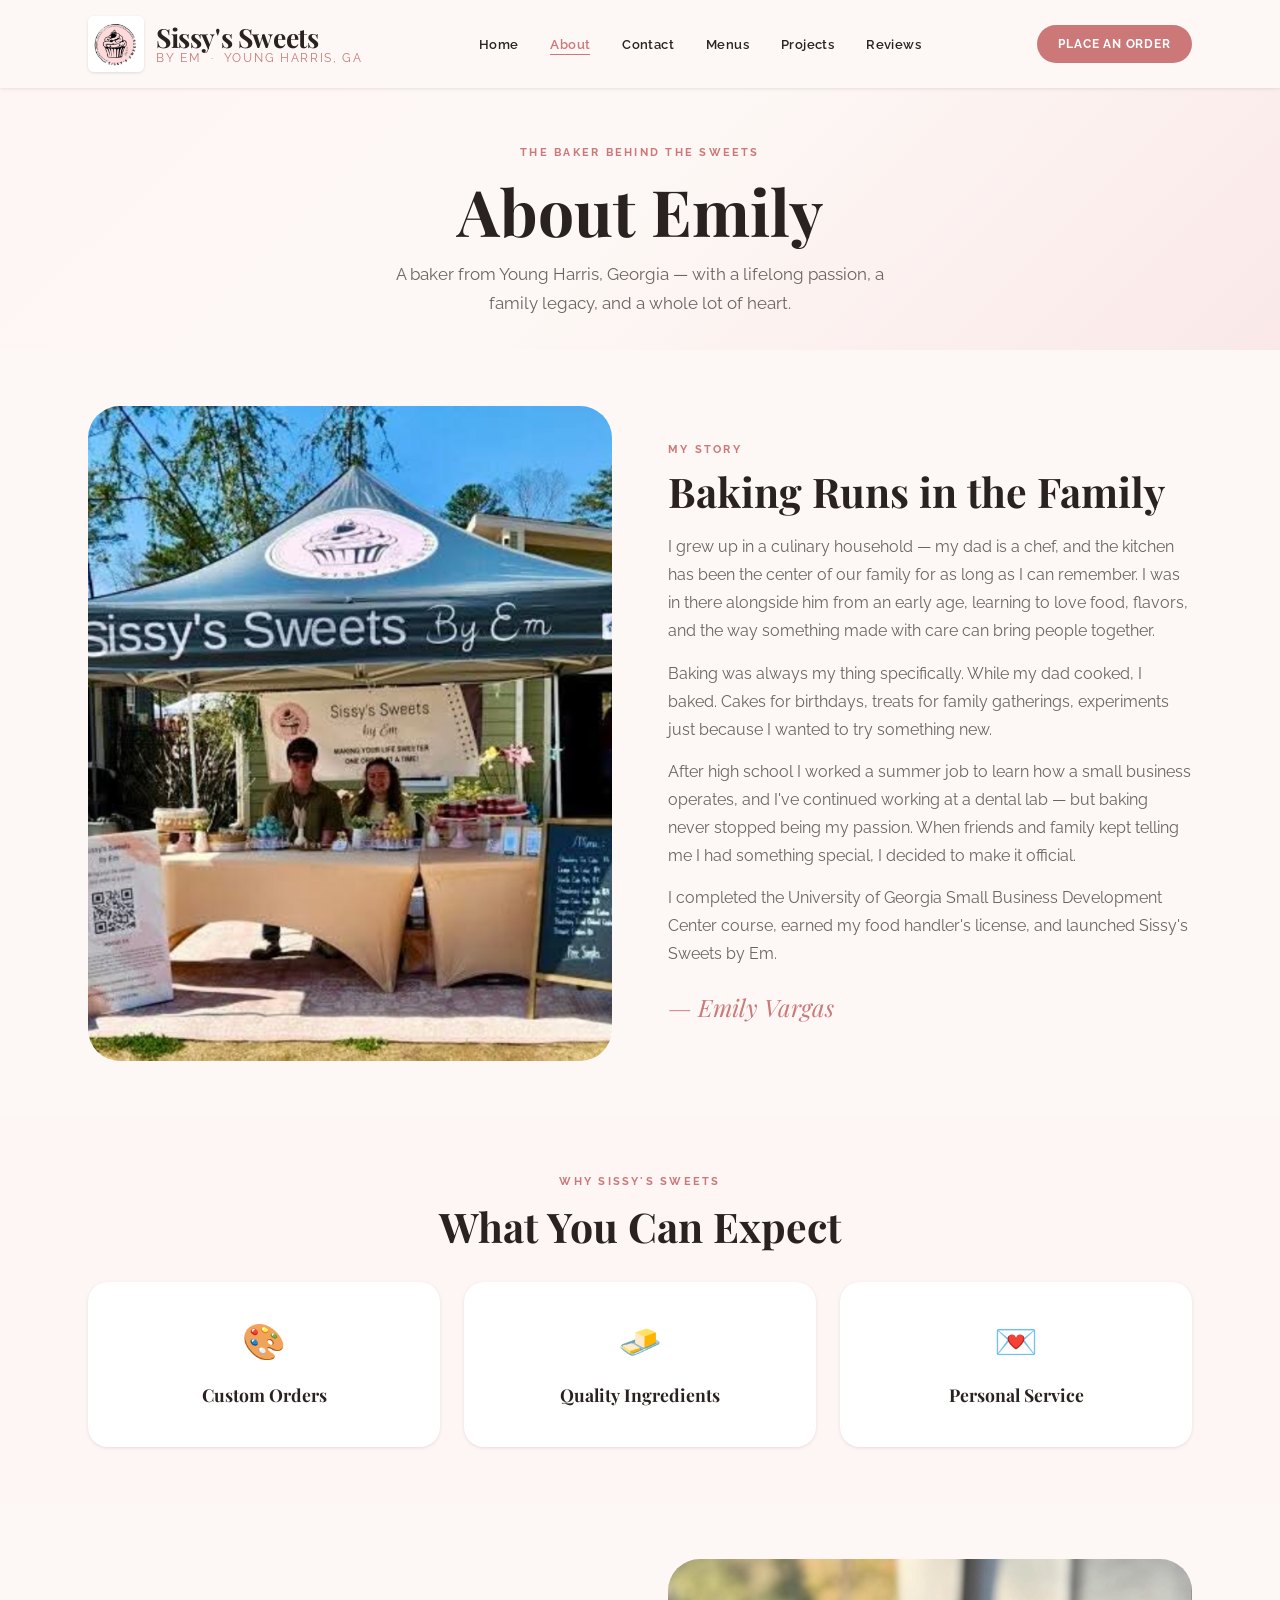
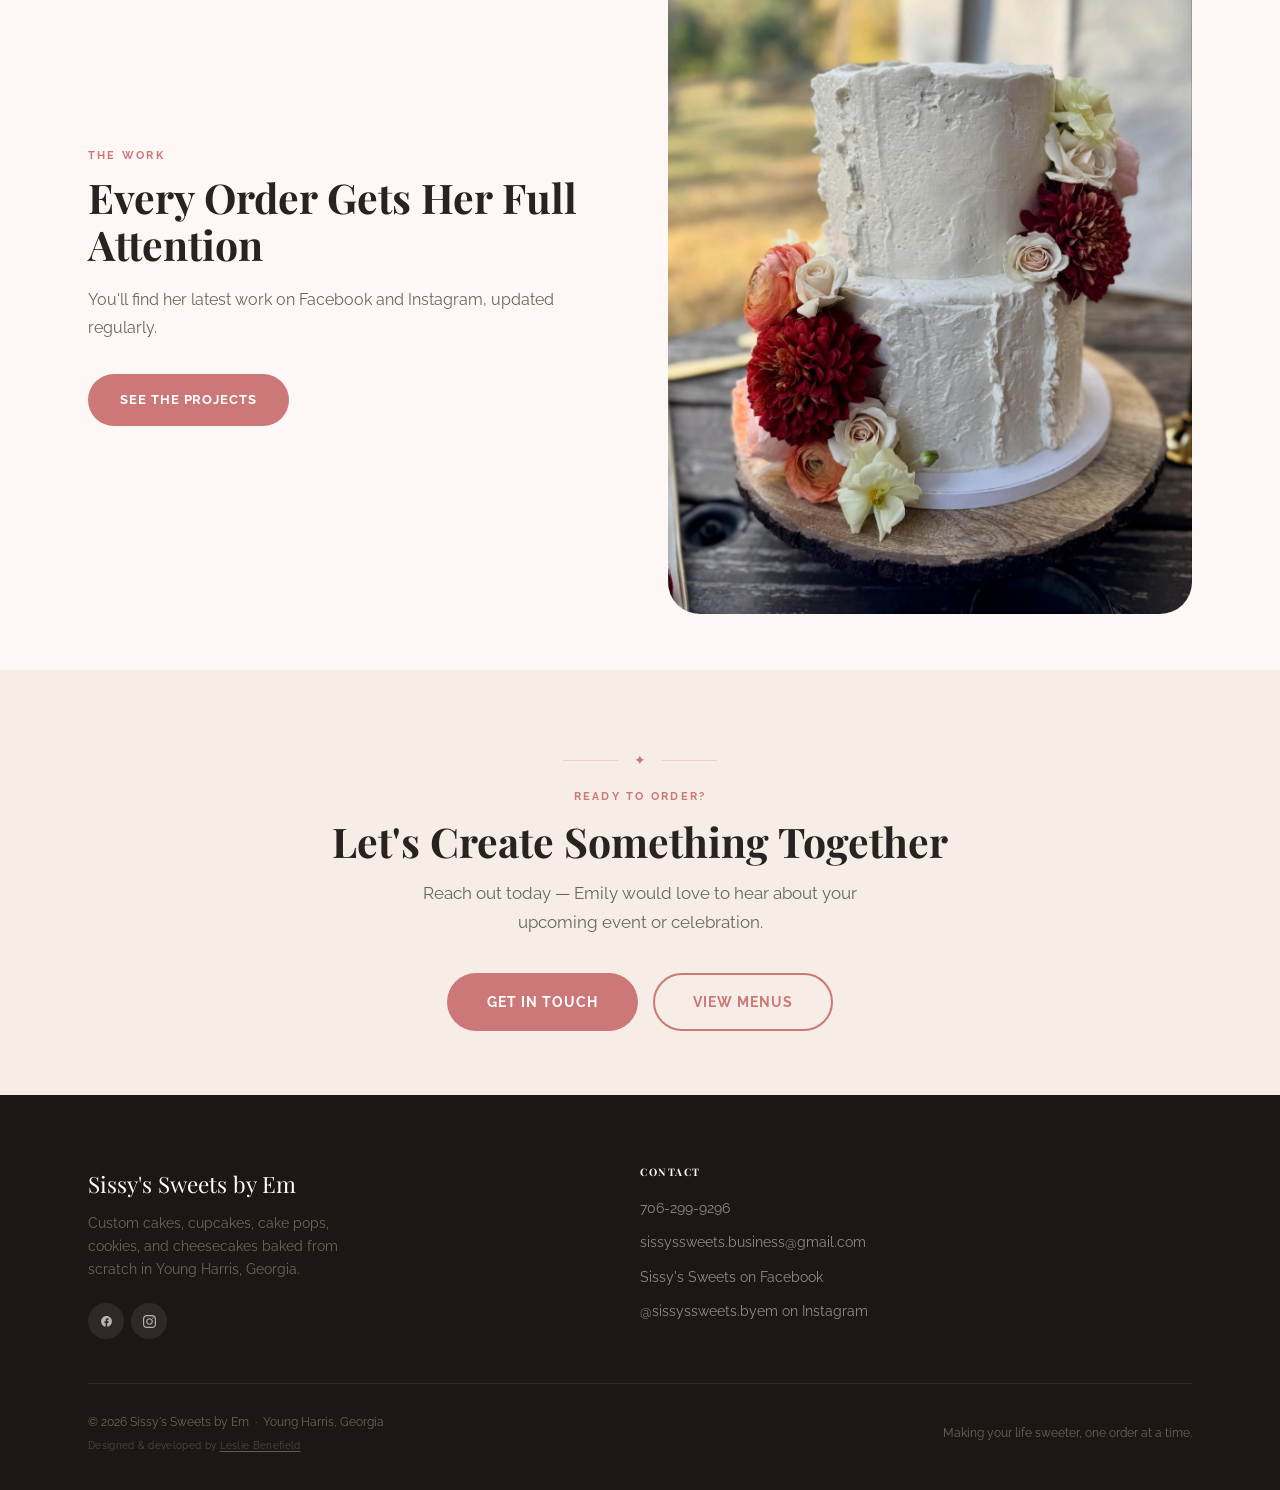
==== about.html @ e8f633ca "Add social preview image and finalize Open Graph metadata across all pages - Generate 1200×630 socia" ====
<!DOCTYPE html>
<html lang="en">
<head>
  <meta charset="UTF-8">
  <meta name="viewport" content="width=device-width, initial-scale=1.0">
  <title>About Emily — Sissy's Sweets by Em | Young Harris, GA Baker</title>
  <meta name="description" content="Meet Emily Vargas, the baker behind Sissy's Sweets by Em. Young Harris, Georgia bakery specializing in custom cakes, cupcakes, and specialty treats.">

  <!-- Open Graph -->
  <meta property="og:type"         content="website">
  <meta property="og:site_name"    content="Sissy's Sweets by Em">
  <meta property="og:locale"       content="en_US">
  <meta property="og:url"          content="https://sissyssweets-byem.com/about.html">
  <meta property="og:title"        content="About Emily — Sissy's Sweets by Em | Young Harris, GA">
  <meta property="og:description"  content="Meet Emily Vargas, the baker behind Sissy’s Sweets by Em. Custom cakes and treats made with care in Young Harris, Georgia.">
  <meta property="og:image"        content="https://sissyssweets-byem.com/images/social-preview.jpg">
  <meta property="og:image:width"  content="1536">
  <meta property="og:image:height" content="1129">
  <meta property="og:image:alt"    content="A 2-tier wedding cake with cascading blush roses, handmade by Sissy's Sweets by Em in Young Harris, Georgia">
  <!-- Twitter Card -->
  <meta name="twitter:card"        content="summary_large_image">
  <meta name="twitter:title"       content="About Emily — Sissy's Sweets by Em | Young Harris, GA">
  <meta name="twitter:description" content="Meet Emily Vargas, the baker behind Sissy’s Sweets by Em. Custom cakes and treats made with care in Young Harris, Georgia.">
  <meta name="twitter:image"       content="https://sissyssweets-byem.com/images/social-preview.jpg">
  <meta name="twitter:image:alt"   content="A 2-tier wedding cake with cascading blush roses, handmade by Sissy's Sweets by Em in Young Harris, Georgia">
  <link rel="canonical" href="https://sissyssweets-byem.com/about.html">
  <link rel="preconnect" href="https://fonts.googleapis.com">
  <link rel="preconnect" href="https://fonts.gstatic.com" crossorigin>
  <link href="https://fonts.googleapis.com/css2?family=Playfair+Display:ital,wght@0,400;0,700;1,400;1,700&family=Raleway:wght@400;500;600;700&display=swap" rel="stylesheet">
  <link rel="stylesheet" href="css/style.css">
  <style>
    /* About page — tighter vertical spacing (overrides sitewide defaults) */
    .page-hero      { padding-bottom: 2rem; }
    .section        { padding: 3.5rem 0; }
    .section-header { margin-bottom: 2rem; }
    .cta-section    { padding: 4rem 0; }
  </style>
</head>
<body>

<!-- NAV -->
<nav class="nav nav--solid" aria-label="Main navigation">
  <div class="container">
    <a href="index.html" class="nav__logo">
      <img src="images/logo.jpg" alt="" class="nav__logo-img" width="56" height="56">
      <div class="nav__logo-text">
        <span class="nav__logo-main">Sissy's Sweets</span>
        <span class="nav__logo-sub">by Em &nbsp;·&nbsp; Young Harris, GA</span>
      </div>
    </a>
    <ul class="nav__links" role="list">
      <li><a href="index.html"    class="nav__link">Home</a></li>
      <li><a href="about.html"    class="nav__link">About</a></li>
      <li><a href="contact.html"  class="nav__link">Contact</a></li>
      <li><a href="menus.html"    class="nav__link">Menus</a></li>
      <li><a href="projects.html" class="nav__link">Projects</a></li>
      <li><a href="reviews.html"  class="nav__link">Reviews</a></li>
    </ul>
    <a href="contact.html" class="btn btn--primary btn--sm nav__cta">Place an Order</a>
    <button class="hamburger" aria-label="Open menu" aria-expanded="false" aria-controls="mobileMenu">
      <span></span><span></span><span></span>
    </button>
  </div>
</nav>
<nav class="mobile-menu" id="mobileMenu" aria-label="Mobile navigation">
  <ul class="mobile-menu__links" role="list">
    <li><a href="index.html"    class="mobile-menu__link">Home</a></li>
    <li><a href="about.html"    class="mobile-menu__link">About</a></li>
    <li><a href="contact.html"  class="mobile-menu__link">Contact</a></li>
    <li><a href="menus.html"    class="mobile-menu__link">Menus</a></li>
    <li><a href="projects.html" class="mobile-menu__link">Projects</a></li>
    <li><a href="reviews.html"  class="mobile-menu__link">Reviews</a></li>
  </ul>
  <a href="contact.html" class="btn btn--primary" style="width:100%;margin-top:1.5rem;display:flex;justify-content:center;">Place an Order</a>
</nav>

<!-- PAGE HERO -->
<section class="page-hero">
  <div class="container">
    <span class="eyebrow">The Baker Behind the Sweets</span>
    <h1>About Emily</h1>
    <p>A baker from Young Harris, Georgia — with a lifelong passion, a family legacy, and a whole lot of heart.</p>
    <!-- NOTE: Age (22) from original website; Emily should update if no longer accurate -->
  </div>
</section>

<!-- EMILY'S STORY -->
<section class="section">
  <div class="container">
    <div class="about-split">

      <!-- photo: emily-market-booth.jpg -->
      <div class="about-img fade-up">
        <img src="images/emily-market-booth.jpg"
             alt="Emily Vargas at her Sissy's Sweets by Em market booth with a full display of treats and her branded tent"
             loading="lazy"
             style="object-position: center top;">
      </div>

      <div class="about-content fade-up">
        <span class="eyebrow">My Story</span>
        <h2>Baking Runs in the Family</h2>
        <p>I grew up in a culinary household — my dad is a chef, and the kitchen has been the center of our family for as long as I can remember. I was in there alongside him from an early age, learning to love food, flavors, and the way something made with care can bring people together.</p>
        <p>Baking was always my thing specifically. While my dad cooked, I baked. Cakes for birthdays, treats for family gatherings, experiments just because I wanted to try something new.</p>
        <p>After high school I worked a summer job to learn how a small business operates, and I've continued working at a dental lab — but baking never stopped being my passion. When friends and family kept telling me I had something special, I decided to make it official.</p>
        <p>I completed the University of Georgia Small Business Development Center course, earned my food handler's license, and launched Sissy's Sweets by Em.
        <!-- PLACEHOLDER: Emily — add anything else you want customers to know about why you started the business --></p>
        <span class="signature">— Emily Vargas</span>
      </div>

    </div>
  </div>
</section>

<!-- WHAT MAKES EMILY DIFFERENT -->
<section class="section section--alt">
  <div class="container">
    <div class="section-header fade-up">
      <span class="eyebrow">Why Sissy's Sweets</span>
      <h2>What You Can Expect</h2>
    </div>
    <div class="grid-3 stagger">

      <div class="fade-up" style="text-align:center;padding:2rem 1.25rem;background:#fff;border-radius:var(--radius-lg);box-shadow:var(--shadow-sm);">
        <div style="font-size:2.2rem;margin-bottom:.9rem;">🎨</div>
        <h3 style="font-size:1.1rem;margin-bottom:.6rem;">Custom Orders</h3>
        <p style="font-size:.88rem;"><!-- PLACEHOLDER: Emily — describe your custom ordering process in your own words --></p>
      </div>

      <div class="fade-up" style="text-align:center;padding:2rem 1.25rem;background:#fff;border-radius:var(--radius-lg);box-shadow:var(--shadow-sm);">
        <div style="font-size:2.2rem;margin-bottom:.9rem;">🧈</div>
        <!-- PLACEHOLDER: Emily — confirm you want to use this claim -->
        <h3 style="font-size:1.1rem;margin-bottom:.6rem;">Quality Ingredients</h3>
        <p style="font-size:.88rem;"><!-- PLACEHOLDER: Emily — describe your baking approach in your own words --></p>
      </div>

      <div class="fade-up" style="text-align:center;padding:2rem 1.25rem;background:#fff;border-radius:var(--radius-lg);box-shadow:var(--shadow-sm);">
        <div style="font-size:2.2rem;margin-bottom:.9rem;">💌</div>
        <h3 style="font-size:1.1rem;margin-bottom:.6rem;">Personal Service</h3>
        <p style="font-size:.88rem;"><!-- PLACEHOLDER: Emily — describe what customers can expect when they work with you --></p>
      </div>

    </div>
  </div>
</section>

<!-- PHOTO + SECONDARY CONTENT — wedding cake photo -->
<section class="section">
  <div class="container">
    <div class="about-split about-split--flip">

      <div class="about-img fade-up">
        <img src="images/cake-wedding-rustic-floral.jpg"
             alt="A stunning 2-tier rustic wedding cake with real flowers Emily made"
             loading="lazy">
      </div>

      <div class="about-content fade-up">
        <span class="eyebrow">The Work</span>
        <h2>Every Order Gets Her Full Attention</h2>
        <!-- PLACEHOLDER: Emily — describe your approach to orders in your own words -->
        <!-- PLACEHOLDER: Emily — add a description of the range of orders you enjoy taking -->
        <p>You'll find her latest work on Facebook and Instagram, updated regularly.</p>
        <div class="mt-8">
          <a href="projects.html" class="btn btn--primary">See the Projects</a>
        </div>
      </div>

    </div>
  </div>
</section>

<!-- CTA -->
<section class="cta-section">
  <div class="container">
    <div class="deco-line"><span>✦</span></div>
    <span class="eyebrow">Ready to Order?</span>
    <h2>Let's Create Something Together</h2>
    <p>Reach out today — Emily would love to hear about your upcoming event or celebration.</p>
    <div class="cta-section__btns">
      <a href="contact.html" class="btn btn--primary btn--lg">Get in Touch</a>
      <a href="menus.html"   class="btn btn--secondary btn--lg">View Menus</a>
    </div>
  </div>
</section>

<!-- FOOTER -->
<footer class="footer">
  <div class="container">
    <div class="footer__grid">
      <div>
        <div class="footer__name">Sissy's Sweets by Em</div>
        <p class="footer__desc">Custom cakes, cupcakes, cake pops, cookies, and cheesecakes baked from scratch in Young Harris, Georgia.</p>
        <div class="footer__social">
          <a href="https://www.facebook.com/share/1HfUSsTqfu/" target="_blank" rel="noopener" class="footer__social-link" aria-label="Facebook">
            <svg width="13" height="13" viewBox="0 0 24 24" fill="currentColor" aria-hidden="true"><path d="M22 12c0-5.523-4.477-10-10-10S2 6.477 2 12c0 4.991 3.657 9.128 8.438 9.878v-6.987H8.078v-2.89h2.36V9.798c0-2.335 1.39-3.623 3.516-3.623.996 0 2.038.177 2.038.177v2.238h-1.148c-1.13 0-1.483.703-1.483 1.424v1.705h2.524l-.403 2.89H13.3V21.88C18.343 21.128 22 16.99 22 12z"/></svg>
          </a>
          <a href="https://www.instagram.com/sissyssweets.byem" target="_blank" rel="noopener" class="footer__social-link" aria-label="Instagram">
            <svg width="13" height="13" viewBox="0 0 24 24" fill="currentColor" aria-hidden="true"><path d="M12 2.163c3.204 0 3.584.012 4.85.07 3.252.148 4.771 1.691 4.919 4.919.058 1.265.069 1.645.069 4.849 0 3.205-.012 3.584-.069 4.849-.149 3.225-1.664 4.771-4.919 4.919-1.266.058-1.644.07-4.85.07-3.204 0-3.584-.012-4.849-.07-3.26-.149-4.771-1.699-4.919-4.92-.058-1.265-.07-1.644-.07-4.849 0-3.204.013-3.583.07-4.849.149-3.227 1.664-4.771 4.919-4.919 1.266-.057 1.645-.069 4.849-.069zm0-2.163c-3.259 0-3.667.014-4.947.072-4.358.2-6.78 2.618-6.98 6.98-.059 1.281-.073 1.689-.073 4.948 0 3.259.014 3.668.072 4.948.2 4.358 2.618 6.78 6.98 6.98 1.281.058 1.689.072 4.948.072 3.259 0 3.668-.014 4.948-.072 4.354-.2 6.782-2.618 6.979-6.98.059-1.28.073-1.689.073-4.948 0-3.259-.014-3.667-.072-4.947-.196-4.354-2.617-6.78-6.979-6.98-1.281-.059-1.69-.073-4.949-.073zm0 5.838c-3.403 0-6.162 2.759-6.162 6.162s2.759 6.163 6.162 6.163 6.162-2.759 6.162-6.163c0-3.403-2.759-6.162-6.162-6.162zm0 10.162c-2.209 0-4-1.79-4-4 0-2.209 1.791-4 4-4s4 1.791 4 4c0 2.21-1.791 4-4 4zm6.406-11.845c-.796 0-1.441.645-1.441 1.44s.645 1.44 1.441 1.44c.795 0 1.439-.645 1.439-1.44s-.644-1.44-1.439-1.44z"/></svg>
          </a>
        </div>
      </div>
      <div>
        <h3 class="footer__col-title">Contact</h3>
        <ul class="footer__links">
          <li><a href="tel:7062999296" class="footer__link">706-299-9296</a></li>
          <li><a href="mailto:sissyssweets.business@gmail.com" class="footer__link">sissyssweets.business@gmail.com</a></li>
          <li><a href="https://www.facebook.com/share/1HfUSsTqfu/" target="_blank" rel="noopener noreferrer" class="footer__link">Sissy's Sweets on Facebook</a></li>
          <li><a href="https://www.instagram.com/sissyssweets.byem" target="_blank" rel="noopener noreferrer" class="footer__link">@sissyssweets.byem on Instagram</a></li>
        </ul>
      </div>
    </div>
    <div class="footer__bottom">
      <div class="footer__bottom-left">
        <p>&copy; 2026 Sissy's Sweets by Em &nbsp;·&nbsp; Young Harris, Georgia</p>
        <p class="footer__credit">Designed &amp; developed by <a href="https://websitesbyleslie.com" target="_blank" rel="noopener noreferrer">Leslie Benefield</a></p>
      </div>
      <p>Making your life sweeter, one order at a time.</p>
    </div>
  </div>
</footer>

<script src="js/main.js"></script>
</body>
</html>
---- css/style.css ----
/* ============================================================
   SISSY'S SWEETS BY EM — Design System
   ============================================================ */

:root {
  --blush-50:  #FEF5F5;
  --blush-100: #FAE8E8;
  --blush-200: #F3CECC;
  --blush-300: #E8A8A8;
  --blush-400: #CC7878;
  --blush-500: #B86060;
  --mauve-100: #EDD8D8;
  --mauve-200: #D4B0B0;
  --mauve-300: #B88888;
  --cream:     #FDF8F5;
  --sand:      #F5EDE6;
  --gray-100:  #EDE9E7;
  --gray-200:  #D6D0CD;
  --gray-400:  #9E9896;
  --text:      #2A2220;
  --text-sec:  #6B6560;
  --text-lt:   #9E9894;
  --white:     #ffffff;

  --font-h: 'Playfair Display', Georgia, serif;
  --font-b: 'Raleway', 'Helvetica Neue', Arial, sans-serif;

  --shadow-sm: 0 1px 4px rgba(42,34,32,.07), 0 1px 2px rgba(42,34,32,.04);
  --shadow-md: 0 4px 16px rgba(42,34,32,.10), 0 2px 6px rgba(42,34,32,.05);
  --shadow-lg: 0 12px 36px rgba(42,34,32,.12), 0 4px 14px rgba(42,34,32,.07);

  --radius-sm:   6px;
  --radius-md:  12px;
  --radius-lg:  20px;
  --radius-xl:  32px;
  --radius-full: 9999px;

  --nav-h:  88px;
  --max-w: 1200px;
  --ease:   250ms ease;
  --ease-slow: 420ms ease;
}

/* ── Reset ── */
*, *::before, *::after { box-sizing: border-box; margin: 0; padding: 0; }
html { scroll-behavior: smooth; }
body {
  font-family: var(--font-b);
  font-size: 1rem;
  color: var(--text);
  background: var(--cream);
  line-height: 1.6;
  -webkit-font-smoothing: antialiased;
}
img { max-width: 100%; height: auto; display: block; }
a { color: inherit; text-decoration: none; }
ul { list-style: none; }
button { cursor: pointer; border: none; background: none; font-family: var(--font-b); }

/* ── Typography ── */
h1,h2,h3,h4,h5 { font-family: var(--font-h); line-height: 1.15; font-weight: 700; color: var(--text); }
h1 { font-size: clamp(2.2rem, 5.5vw, 4rem); }
h2 { font-size: clamp(1.8rem, 3.2vw, 2.6rem); }
h3 { font-size: clamp(1.3rem, 2.2vw, 1.75rem); }
h4 { font-size: 1.15rem; }
p  { line-height: 1.75; color: var(--text-sec); }

.eyebrow {
  font-family: var(--font-b);
  font-size: .7rem;
  font-weight: 700;
  letter-spacing: .2em;
  text-transform: uppercase;
  color: var(--blush-400);
  display: block;
  margin-bottom: .75rem;
}

/* ── Layout ── */
.container {
  width: 100%;
  max-width: var(--max-w);
  margin: 0 auto;
  padding: 0 1.5rem;
}
@media (min-width: 640px)  { .container { padding: 0 2rem; } }
@media (min-width: 1024px) { .container { padding: 0 3rem; } }

.section       { padding: 5rem 0; }
.section--lg   { padding: 7rem 0; }
.section--alt  { background: var(--blush-50); }
.section--sand { background: var(--sand); }
.section--dark { background: #1E1614; color: rgba(255,255,255,.8); }

.section-header { text-align: center; max-width: 600px; margin: 0 auto 3.5rem; }
.section-header h2 { margin-bottom: .9rem; }
.section-header p  { font-size: 1.05rem; }

/* Grids */
.grid-2 { display: grid; grid-template-columns: 1fr; gap: 2rem; }
.grid-3 { display: grid; grid-template-columns: 1fr; gap: 1.5rem; }
@media (min-width: 640px)  { .grid-2 { grid-template-columns: repeat(2,1fr); } }
@media (min-width: 768px)  { .grid-3 { grid-template-columns: repeat(3,1fr); } }

/* ── Buttons ── */
.btn {
  display: inline-flex; align-items: center; justify-content: center; gap: .5rem;
  padding: .85rem 1.9rem;
  border-radius: var(--radius-full);
  font-family: var(--font-b);
  font-size: .8rem; font-weight: 700; letter-spacing: .07em; text-transform: uppercase;
  transition: all var(--ease);
  cursor: pointer; white-space: nowrap; border: 2px solid transparent;
}
.btn--primary     { background: var(--blush-400); color: #fff; }
.btn--primary:hover { background: var(--blush-500); transform: translateY(-2px); box-shadow: var(--shadow-md); }
.btn--secondary   { background: transparent; color: var(--blush-400); border-color: var(--blush-400); }
.btn--secondary:hover { background: var(--blush-400); color: #fff; transform: translateY(-2px); }
.btn--white       { background: #fff; color: var(--blush-400); }
.btn--white:hover { background: var(--blush-50); transform: translateY(-2px); box-shadow: var(--shadow-md); }
.btn--ghost-white { background: rgba(255,255,255,.15); color: #fff; border-color: rgba(255,255,255,.55); backdrop-filter: blur(4px); }
.btn--ghost-white:hover { background: #fff; color: var(--blush-400); border-color: #fff; }
.btn--sm { padding: .5rem 1.2rem; font-size: .74rem; }
.btn--lg { padding: 1rem 2.4rem; font-size: .86rem; }

/* ── Navigation ── */
.nav {
  position: fixed; top: 0; left: 0; right: 0; z-index: 100;
  height: var(--nav-h);
  display: flex; align-items: center;
  transition: background var(--ease), box-shadow var(--ease);
}
.nav.scrolled, .nav.nav--solid {
  background: rgba(253,248,245,.96);
  backdrop-filter: blur(14px);
  box-shadow: var(--shadow-sm);
}

.nav .container { display: flex; align-items: center; justify-content: space-between; }

.nav__logo { display: flex; flex-direction: row; align-items: center; gap: .75rem; }
.nav__logo-img {
  width: 56px; height: 56px;
  border-radius: 6px;
  flex-shrink: 0;
  box-shadow: 0 1px 3px rgba(0,0,0,.12);
}
.nav__logo-text { display: flex; flex-direction: column; line-height: 1.15; }
.nav__logo-main {
  font-family: var(--font-h); font-size: 1.65rem; font-weight: 700;
  letter-spacing: -.015em; color: var(--text); transition: color var(--ease);
}
.nav__logo-sub {
  font-size: .75rem; letter-spacing: .14em; text-transform: uppercase; color: var(--blush-400);
}
.nav--transparent .nav__logo-main { color: #fff; }
.nav--transparent .nav__logo-sub  { color: rgba(255,255,255,.75); }

.nav__links { display: none; align-items: center; gap: 2rem; }
.nav__link {
  font-size: .82rem; font-weight: 600; letter-spacing: .03em; color: var(--text);
  position: relative; transition: color var(--ease);
}
.nav__link::after {
  content: ''; position: absolute; bottom: -3px; left: 0; right: 0;
  height: 1.5px; background: var(--blush-400);
  transform: scaleX(0); transition: transform var(--ease);
}
.nav__link:hover, .nav__link.active { color: var(--blush-400); }
.nav__link:hover::after, .nav__link.active::after { transform: scaleX(1); }
.nav--transparent .nav__link { color: rgba(255,255,255,.9); }
.nav--transparent .nav__link:hover { color: #fff; }
.nav--transparent .nav__link::after { background: #fff; }

.nav__cta { display: none; }

.hamburger {
  display: flex; flex-direction: column; gap: 5px;
  padding: .5rem; cursor: pointer; background: none; border: none;
}
.hamburger span {
  display: block; width: 22px; height: 2px; border-radius: 2px;
  background: var(--text); transition: all var(--ease);
}
.nav--transparent .hamburger span { background: #fff; }
.hamburger.open span:nth-child(1) { transform: translateY(7px) rotate(45deg); }
.hamburger.open span:nth-child(2) { opacity: 0; }
.hamburger.open span:nth-child(3) { transform: translateY(-7px) rotate(-45deg); }

.mobile-menu {
  position: fixed; top: var(--nav-h); left: 0; right: 0;
  background: var(--cream); padding: 1.5rem 1.5rem 2rem;
  transform: translateY(-110%); opacity: 0; pointer-events: none;
  transition: all var(--ease); box-shadow: var(--shadow-lg); z-index: 99;
}
.mobile-menu.open { transform: translateY(0); opacity: 1; pointer-events: auto; }
.mobile-menu__links { display: flex; flex-direction: column; }
.mobile-menu__link {
  font-size: 1.05rem; font-weight: 600; color: var(--text);
  padding: .8rem 0; border-bottom: 1px solid var(--gray-100);
  transition: color var(--ease);
}
.mobile-menu__link:hover, .mobile-menu__link.active { color: var(--blush-400); }

@media (min-width: 1024px) {
  .nav__links, .nav__cta { display: flex; }
  .hamburger { display: none; }
}

/* ── Hero ── */
.hero {
  position: relative; min-height: 100vh;
  display: flex; align-items: center; overflow: hidden;
  background-image: url('../images/cake-floral-painted-tiered.jpg');
  background-size: cover;
  background-position: center;
  background-color: transparent;
}
.hero__overlay {
  position: absolute; inset: 0;
  background: linear-gradient(
    to right,
    rgba(20,10,8,.22) 0%,
    rgba(20,10,8,.08) 55%,
    rgba(20,10,8,.00) 100%
  );
}
.hero .container {
  position: relative; z-index: 1;
  display: flex; align-items: center;
  min-height: 100vh; padding-top: var(--nav-h);
}
.hero__content { max-width: 600px; color: #fff; padding: 3rem 0; }
.hero__badge {
  display: inline-flex; align-items: center; gap: .7rem;
  font-size: .68rem; font-weight: 700; letter-spacing: .2em; text-transform: uppercase;
  color: rgba(255,255,255,.82); margin-bottom: 1.25rem;
  text-shadow: 0 1px 6px rgba(20,10,8,.90), 0 3px 14px rgba(20,10,8,.70);
}
.hero__badge::before, .hero__badge::after {
  content: ''; display: block; width: 24px; height: 1px; background: rgba(255,255,255,.45);
}
.hero__title {
  color: #fff; font-size: clamp(2.4rem, 6vw, 4.2rem); line-height: 1.08;
  margin-bottom: 1.2rem;
  text-shadow: 0 1px 4px rgba(20,10,8,.95), 0 4px 20px rgba(20,10,8,.75), 0 8px 40px rgba(20,10,8,.50);
}
.hero__title em { font-style: italic; font-weight: 400; }
.hero__tagline {
  font-size: clamp(.95rem, 2vw, 1.1rem); color: rgba(255,255,255,.88);
  margin-bottom: 2.2rem; line-height: 1.7; max-width: 480px;
  text-shadow: 0 1px 6px rgba(20,10,8,.90), 0 4px 18px rgba(20,10,8,.65);
}
.hero__actions { display: flex; gap: .9rem; flex-wrap: wrap; }

.hero__scroll {
  position: absolute; bottom: 2rem; left: 50%; transform: translateX(-50%);
  display: flex; flex-direction: column; align-items: center; gap: .35rem;
  color: rgba(255,255,255,.55); font-size: .62rem; letter-spacing: .14em; text-transform: uppercase;
  animation: scrollBounce 2.5s ease-in-out infinite;
}
.hero__scroll-arrow {
  width: 14px; height: 14px;
  border-right: 1.5px solid rgba(255,255,255,.45);
  border-bottom: 1.5px solid rgba(255,255,255,.45);
  transform: rotate(45deg);
}
@keyframes scrollBounce {
  0%, 100% { transform: translateX(-50%) translateY(0); }
  50%       { transform: translateX(-50%) translateY(7px); }
}

/* ── Page Hero (inner pages) ── */
.page-hero {
  padding: calc(var(--nav-h) + 3.5rem) 0 3.5rem;
  text-align: center;
  background: linear-gradient(135deg, var(--blush-50) 0%, var(--cream) 50%, var(--blush-100) 100%);
}
.page-hero h1 { margin-bottom: .75rem; }
.page-hero p  { max-width: 520px; margin: 0 auto; font-size: 1.05rem; }

/* ── Feature Strip ── */
.feature-strip { background: var(--blush-400); padding: 1rem 0; }
.feature-strip .container {
  display: flex; flex-wrap: wrap; justify-content: center; gap: 1.25rem 2.5rem;
}
.feature-item {
  display: flex; align-items: center; gap: .5rem;
  font-size: .78rem; font-weight: 600; letter-spacing: .04em; color: #fff;
}
.feature-item__icon { font-size: 1rem; }

/* ── Cards ── */
.card {
  background: #fff; border-radius: var(--radius-lg);
  overflow: hidden; box-shadow: var(--shadow-sm);
  transition: all var(--ease);
}
.card:hover { box-shadow: var(--shadow-lg); transform: translateY(-3px); }

.card__img { aspect-ratio: 4/3; overflow: hidden; }
.card__img img { width: 100%; height: 100%; object-fit: cover; transition: transform var(--ease-slow); }
.card:hover .card__img img { transform: scale(1.06); }

.card__body { padding: 1.5rem; }
.card__cat  { font-size: .66rem; font-weight: 700; letter-spacing: .14em; text-transform: uppercase; color: var(--blush-400); margin-bottom: .35rem; }
.card__title { font-size: 1.15rem; margin-bottom: .45rem; }
.card__desc  { font-size: .88rem; color: var(--text-sec); }

/* ── Gallery ── */
.gallery-filter {
  display: flex; flex-wrap: wrap; justify-content: center; gap: .55rem;
  margin-bottom: 2.5rem;
}
.filter-btn {
  padding: .45rem 1.2rem; border-radius: var(--radius-full);
  border: 2px solid var(--gray-200); background: #fff;
  font-size: .78rem; font-weight: 600; color: var(--text-sec);
  transition: all var(--ease); cursor: pointer;
}
.filter-btn:hover, .filter-btn.active {
  border-color: var(--blush-400); background: var(--blush-400); color: #fff;
}

.gallery-grid {
  display: grid; grid-template-columns: repeat(2,1fr); gap: .6rem;
}
@media (min-width: 640px)  { .gallery-grid { grid-template-columns: repeat(3,1fr); gap: .75rem; } }
@media (min-width: 1024px) { .gallery-grid { grid-template-columns: repeat(4,1fr); gap: 1rem; } }

.gallery-item {
  position: relative; border-radius: var(--radius-md);
  overflow: hidden; cursor: pointer; aspect-ratio: 1;
  background: var(--blush-100);
  transition: transform var(--ease), box-shadow var(--ease);
}
.gallery-item:hover { transform: scale(1.02); box-shadow: var(--shadow-lg); }
.gallery-item img { width: 100%; height: 100%; object-fit: cover; transition: transform var(--ease-slow); display: block; }
.gallery-item:hover img { transform: scale(1.07); }

.gallery-item__overlay {
  position: absolute; inset: 0;
  background: linear-gradient(to top, rgba(20,10,8,.72) 0%, transparent 55%);
  opacity: 0; transition: opacity var(--ease);
  display: flex; align-items: flex-end; padding: .9rem;
}
.gallery-item:hover .gallery-item__overlay { opacity: 1; }
.gallery-item__label { color: #fff; font-size: .78rem; font-weight: 600; line-height: 1.3; }

.gallery-item[data-hidden="true"] { display: none; }

/* ── Review Cards ── */
.review-card {
  background: #fff; border-radius: var(--radius-lg); padding: 1.75rem;
  box-shadow: var(--shadow-sm); position: relative; transition: all var(--ease);
}
.review-card:hover { box-shadow: var(--shadow-md); transform: translateY(-2px); }
.review-card__quote {
  position: absolute; top: .8rem; left: 1.1rem;
  font-family: var(--font-h); font-size: 4rem; line-height: 1;
  color: var(--blush-100); pointer-events: none;
}
.review-card__stars { display: flex; gap: .1rem; margin-bottom: .9rem; }
.review-card__star  { color: #F59E0B; font-size: .85rem; }
.review-card__text  { font-size: .92rem; line-height: 1.75; color: var(--text-sec); margin-bottom: 1.25rem; }
.review-card__author { display: flex; align-items: center; gap: .65rem; }
.review-card__avatar {
  width: 40px; height: 40px; border-radius: 50%; flex-shrink: 0;
  background: linear-gradient(135deg, var(--blush-200), var(--mauve-200));
  display: flex; align-items: center; justify-content: center;
  font-size: .9rem; font-weight: 700; color: var(--mauve-300);
}
.review-card__name { font-size: .85rem; font-weight: 700; color: var(--text); }
.review-card__meta { font-size: .72rem; color: var(--text-lt); }

/* ── Stats Bar ── */
.stats-bar { background: var(--blush-400); padding: 2.75rem 0; }
.stats-bar .container {
  display: grid; grid-template-columns: repeat(2,1fr); gap: 2rem; text-align: center;
}
@media (min-width: 640px) { .stats-bar .container { grid-template-columns: repeat(4,1fr); } }
.stat__number { font-family: var(--font-h); font-size: 2.6rem; font-weight: 700; color: #fff; line-height: 1; margin-bottom: .3rem; }
.stat__label  { font-size: .76rem; font-weight: 600; color: rgba(255,255,255,.8); letter-spacing: .04em; }

/* ── About Split ── */
.about-split { display: grid; grid-template-columns: 1fr; gap: 3.5rem; align-items: center; }
@media (min-width: 768px) { .about-split { grid-template-columns: 1fr 1fr; } }
.about-split--flip { direction: rtl; }
.about-split--flip > * { direction: ltr; }

.about-img {
  position: relative; border-radius: var(--radius-xl); overflow: hidden;
  aspect-ratio: 4/5;
}
.about-img img { width: 100%; height: 100%; object-fit: cover; object-position: center top; }

.about-content .eyebrow { margin-bottom: .6rem; }
.about-content h2 { margin-bottom: 1.1rem; }
.about-content p  { margin-bottom: .9rem; }
.about-content p:last-of-type { margin-bottom: 0; }
.signature { font-family: var(--font-h); font-style: italic; font-size: 1.5rem; color: var(--blush-400); margin-top: 1.25rem; display: block; }

/* ── Process Steps ── */
.steps { display: grid; grid-template-columns: 1fr; gap: 1.5rem; }
@media (min-width: 640px)  { .steps { grid-template-columns: repeat(2,1fr); } }
@media (min-width: 1024px) { .steps { grid-template-columns: repeat(4,1fr); } }
.step { text-align: center; padding: 1.75rem 1rem; }
.step__num {
  width: 58px; height: 58px; border-radius: 50%; margin: 0 auto 1.1rem;
  background: linear-gradient(135deg, var(--blush-200), var(--blush-300));
  display: flex; align-items: center; justify-content: center;
  font-family: var(--font-h); font-size: 1.5rem; font-weight: 700; color: var(--mauve-300);
}
.step h4 { margin-bottom: .4rem; }
.step p  { font-size: .88rem; }

/* ── FAQ ── */
.faq { max-width: 700px; margin: 0 auto; }
.faq-item { border-bottom: 1px solid var(--gray-100); }
.faq-q {
  display: flex; align-items: center; justify-content: space-between;
  padding: 1.15rem 0; font-size: .92rem; font-weight: 600; color: var(--text);
  cursor: pointer; gap: 1rem; transition: color var(--ease);
}
.faq-q:hover { color: var(--blush-400); }
.faq-icon {
  flex-shrink: 0; width: 24px; height: 24px; border-radius: 50%;
  background: var(--blush-100); display: flex; align-items: center; justify-content: center;
  font-size: 1rem; color: var(--blush-400); font-weight: 300; line-height: 1;
  transition: all var(--ease);
}
.faq-item.open .faq-icon { background: var(--blush-400); color: #fff; transform: rotate(45deg); }
.faq-a { max-height: 0; overflow: hidden; transition: max-height 380ms ease; }
.faq-a-inner { padding-bottom: 1.15rem; color: var(--text-sec); font-size: .92rem; line-height: 1.75; }
.faq-item.open .faq-a { max-height: 400px; }

/* ── Contact Cards ── */
.contact-card {
  background: #fff; border-radius: var(--radius-lg); padding: 1.75rem 1.25rem;
  box-shadow: var(--shadow-sm); text-align: center; transition: all var(--ease);
}
.contact-card:hover { box-shadow: var(--shadow-md); transform: translateY(-2px); }
.contact-card__icon {
  width: 56px; height: 56px; border-radius: 50%; background: var(--blush-50);
  display: flex; align-items: center; justify-content: center;
  font-size: 1.3rem; margin: 0 auto .9rem; transition: background var(--ease);
}
.contact-card:hover .contact-card__icon { background: var(--blush-100); }
.contact-card__label { font-size: .65rem; font-weight: 700; letter-spacing: .14em; text-transform: uppercase; color: var(--text-lt); margin-bottom: .3rem; }
.contact-card__value { font-family: var(--font-h); font-size: 1rem; color: var(--text); }
.contact-card__value a:hover { color: var(--blush-400); }

/* ── Form ── */
.form        { display: flex; flex-direction: column; gap: 1.1rem; }
.form-row    { display: grid; gap: 1.1rem; }
@media (min-width: 540px) { .form-row--2 { grid-template-columns: 1fr 1fr; } }
.form-field  { display: flex; flex-direction: column; gap: .4rem; }
.form-label  { font-size: .8rem; font-weight: 700; color: var(--text); letter-spacing: .03em; }
.form-label .req { color: var(--blush-400); }

.form-input, .form-select, .form-textarea {
  width: 100%; padding: .8rem 1rem;
  border: 2px solid var(--gray-100); border-radius: var(--radius-md);
  font-family: var(--font-b); font-size: .92rem; color: var(--text); background: #fff;
  transition: border-color var(--ease), box-shadow var(--ease); outline: none;
}
.form-input::placeholder, .form-textarea::placeholder { color: var(--text-lt); }
.form-input:focus, .form-select:focus, .form-textarea:focus {
  border-color: var(--blush-300); box-shadow: 0 0 0 3px rgba(232,168,168,.22);
}
.form-textarea { min-height: 130px; resize: vertical; }
.form-select {
  appearance: none; cursor: pointer;
  background-image: url("data:image/svg+xml,%3Csvg xmlns='http://www.w3.org/2000/svg' viewBox='0 0 24 24' fill='none' stroke='%239E9896' stroke-width='2'%3E%3Cpolyline points='6 9 12 15 18 9'/%3E%3C/svg%3E");
  background-repeat: no-repeat; background-position: right .9rem center; background-size: 15px;
}
.form-hint { font-size: .74rem; color: var(--text-lt); }

/* ── Service Banner ── */
.service-banner { background: linear-gradient(135deg, var(--blush-300), var(--mauve-300)); padding: 4.5rem 0; text-align: center; color: #fff; }
.service-banner h2 { color: #fff; margin-bottom: .9rem; }
.service-banner p  { color: rgba(255,255,255,.85); font-size: 1.05rem; max-width: 440px; margin: 0 auto 2rem; }
.service-tags { display: flex; flex-wrap: wrap; justify-content: center; gap: .5rem; }
.service-tag {
  padding: .4rem 1rem; border-radius: var(--radius-full);
  background: rgba(255,255,255,.18); border: 1px solid rgba(255,255,255,.3);
  font-size: .78rem; font-weight: 600; color: #fff;
}

/* ── CTA Section ── */
.cta-section { padding: 5.5rem 0; text-align: center; background: var(--sand); }
.cta-section h2 { margin-bottom: .9rem; }
.cta-section p  { font-size: 1.05rem; max-width: 440px; margin: 0 auto 2.2rem; }
.cta-section__btns { display: flex; justify-content: center; gap: .9rem; flex-wrap: wrap; }

/* ── Social Section ── */
.social-section { background: var(--blush-50); padding: 5rem 0; text-align: center; }
.social-note { font-size: 1.05rem; max-width: 460px; margin: .75rem auto 2rem; }
.social-links { display: flex; justify-content: center; gap: .9rem; flex-wrap: wrap; }

/* ── Menus ── */
.menu-tabs { display: flex; flex-wrap: wrap; gap: .5rem; margin-bottom: 3rem; }
.menu-tab {
  padding: .6rem 1.4rem; border-radius: var(--radius-full);
  border: 2px solid var(--gray-200); background: #fff;
  font-size: .82rem; font-weight: 600; color: var(--text-sec);
  transition: all var(--ease); cursor: pointer;
}
.menu-tab:hover, .menu-tab.active { border-color: var(--blush-400); background: var(--blush-400); color: #fff; }

.menu-section { display: none; }
.menu-section.active { display: block; }

.menu-grid { display: grid; grid-template-columns: 1fr; gap: 1rem; }
@media (min-width: 640px)  { .menu-grid { grid-template-columns: repeat(2,1fr); } }
@media (min-width: 1024px) { .menu-grid { grid-template-columns: repeat(3,1fr); } }

.menu-item {
  background: #fff; border-radius: var(--radius-md);
  padding: 1.25rem; box-shadow: var(--shadow-sm);
  display: flex; justify-content: space-between; align-items: flex-start; gap: 1rem;
}
.menu-item__info h4 { font-size: 1rem; margin-bottom: .25rem; }
.menu-item__info p  { font-size: .82rem; color: var(--text-sec); margin: 0; }
.menu-item__price {
  font-family: var(--font-h); font-size: 1.1rem; font-weight: 700;
  color: var(--blush-400); white-space: nowrap; flex-shrink: 0;
}

.info-box {
  background: var(--blush-50); border-left: 3px solid var(--blush-300);
  border-radius: 0 var(--radius-md) var(--radius-md) 0;
  padding: 1.1rem 1.35rem; margin-bottom: .85rem;
}
.info-box h4 { font-size: .9rem; margin-bottom: .25rem; color: var(--blush-500); }
.info-box p  { font-size: .86rem; margin: 0; }

/* ── Footer ── */
.footer { background: #1E1614; color: rgba(255,255,255,.6); padding: 4.5rem 0 2.25rem; }
.footer__grid {
  display: grid; grid-template-columns: 1fr; gap: 2.5rem;
  padding-bottom: 2.75rem; border-bottom: 1px solid rgba(255,255,255,.08);
}
@media (min-width: 640px) { .footer__grid { grid-template-columns: 2fr 1fr 1fr; } }
.footer__name { font-family: var(--font-h); font-size: 1.4rem; color: #fff; margin-bottom: .55rem; }
.footer__desc { font-size: .85rem; line-height: 1.7; margin-bottom: 1.4rem; max-width: 270px; }
.footer__social { display: flex; gap: .45rem; }
.footer__social-link {
  width: 36px; height: 36px; border-radius: 50%;
  background: rgba(255,255,255,.08);
  display: flex; align-items: center; justify-content: center;
  font-size: .78rem; font-weight: 700; color: rgba(255,255,255,.65);
  transition: all var(--ease);
}
.footer__social-link:hover { background: var(--blush-400); color: #fff; transform: translateY(-2px); }
.footer__col-title { font-size: .65rem; font-weight: 700; letter-spacing: .15em; text-transform: uppercase; color: #fff; margin-bottom: 1rem; }
.footer__links { display: flex; flex-direction: column; gap: .55rem; }
.footer__link { font-size: .85rem; color: rgba(255,255,255,.5); transition: color var(--ease); }
.footer__link:hover { color: var(--blush-300); }
.footer__bottom {
  padding-top: 1.75rem;
  display: flex; flex-wrap: wrap; justify-content: space-between; align-items: center; gap: .75rem;
  font-size: .72rem; color: rgba(255,255,255,.32);
}
.footer__bottom-left { display: flex; flex-direction: column; gap: .2rem; }
.footer__credit { font-size: .65rem; color: rgba(255,255,255,.22); letter-spacing: .03em; }
.footer__credit a { color: inherit; text-decoration: underline; text-decoration-color: rgba(255,255,255,.28); text-underline-offset: 2px; }
.footer__credit a:hover { color: rgba(255,255,255,.45); }

/* ── Utilities ── */
.text-center { text-align: center; }
.mt-2  { margin-top: .5rem; }
.mt-4  { margin-top: 1rem; }
.mt-6  { margin-top: 1.5rem; }
.mt-8  { margin-top: 2rem; }
.mt-10 { margin-top: 2.5rem; }
.mb-4  { margin-bottom: 1rem; }
.mb-6  { margin-bottom: 1.5rem; }
.mb-8  { margin-bottom: 2rem; }
.deco-line { display: flex; align-items: center; justify-content: center; gap: 1rem; margin: 1rem 0; }
.deco-line::before, .deco-line::after { content: ''; flex: 1; height: 1px; background: var(--blush-200); max-width: 55px; }
.deco-line span { color: var(--blush-400); font-size: .85rem; }
.visually-hidden { position: absolute; width: 1px; height: 1px; overflow: hidden; clip: rect(0,0,0,0); white-space: nowrap; }

/* ── Scroll Animations ── */
.fade-up { opacity: 0; transform: translateY(22px); transition: opacity .65s ease, transform .65s ease; }
.fade-up.visible { opacity: 1; transform: translateY(0); }
.stagger .fade-up:nth-child(2) { transition-delay: .1s; }
.stagger .fade-up:nth-child(3) { transition-delay: .2s; }
.stagger .fade-up:nth-child(4) { transition-delay: .3s; }
.stagger .fade-up:nth-child(5) { transition-delay: .4s; }
.stagger .fade-up:nth-child(6) { transition-delay: .5s; }

/* ── Responsive ── */
@media (min-width: 768px) {
  .section     { padding: 6rem 0; }
  .section--lg { padding: 8rem 0; }
}
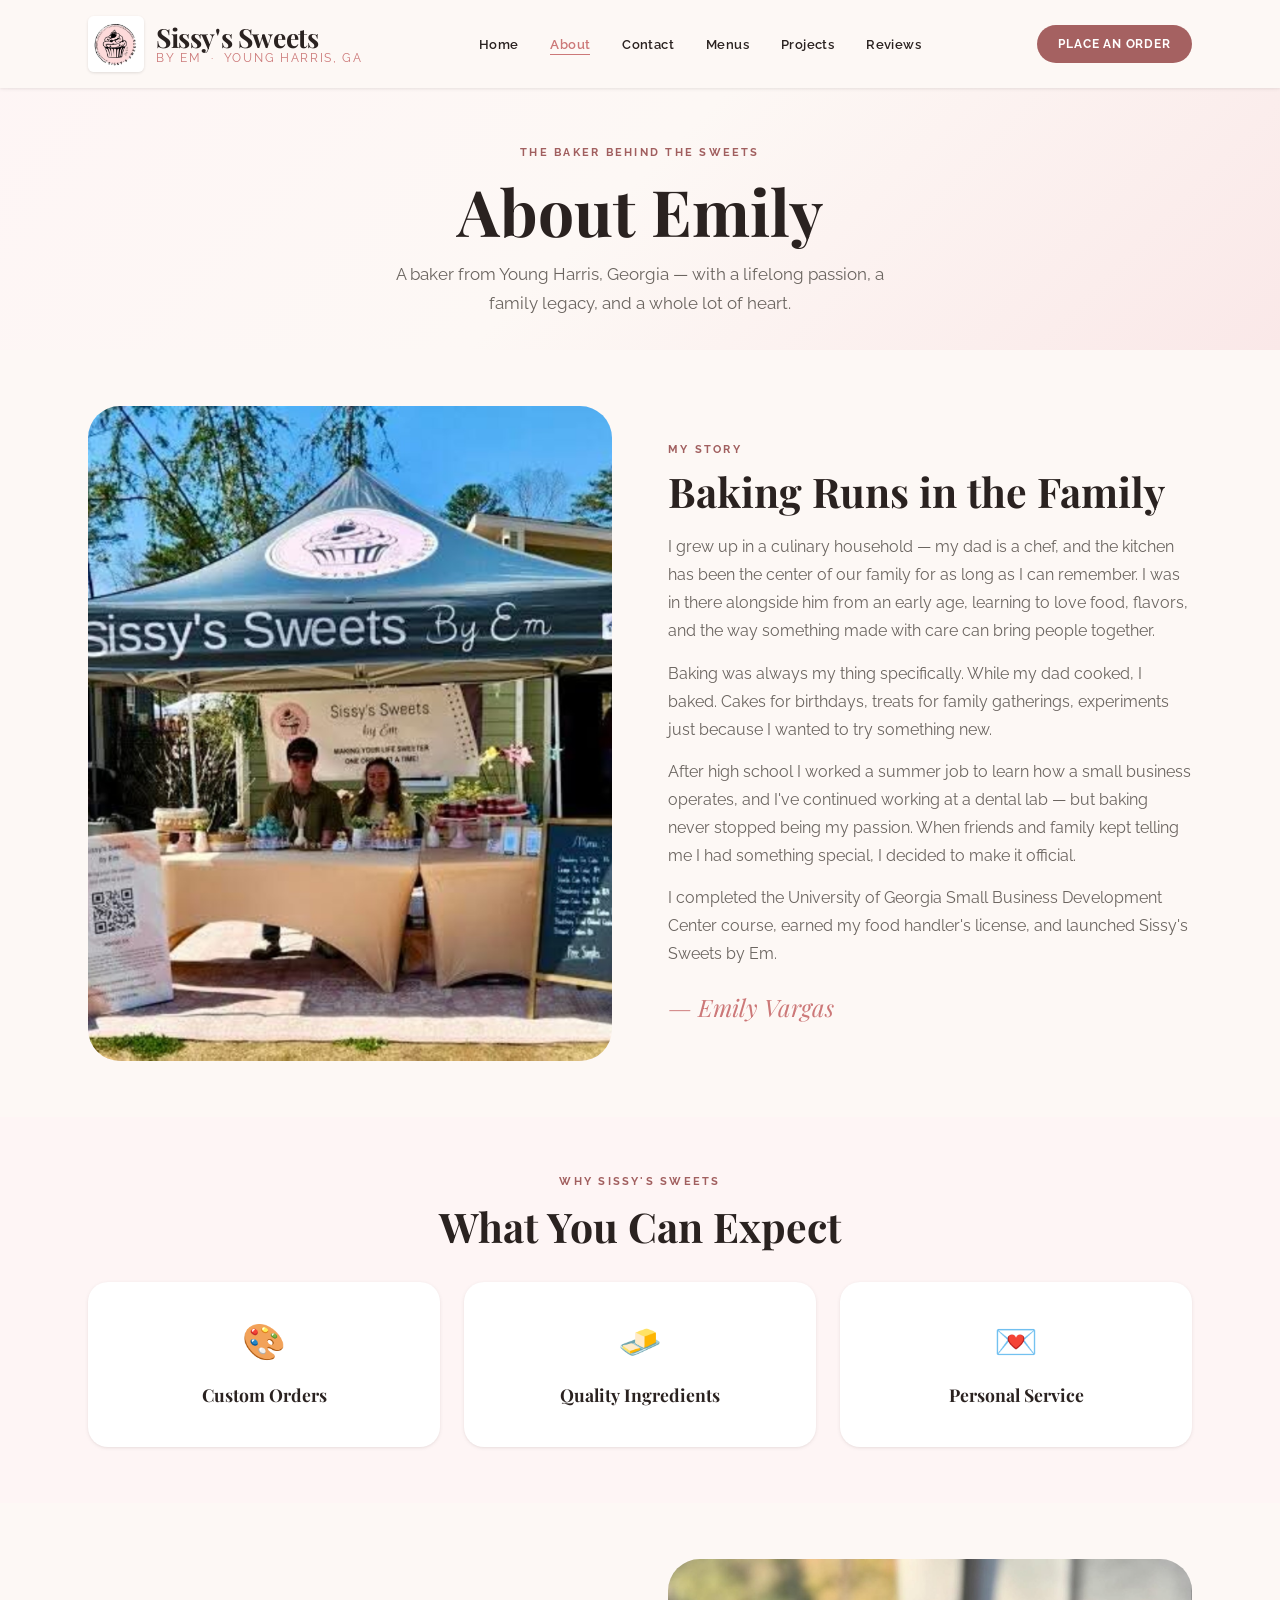
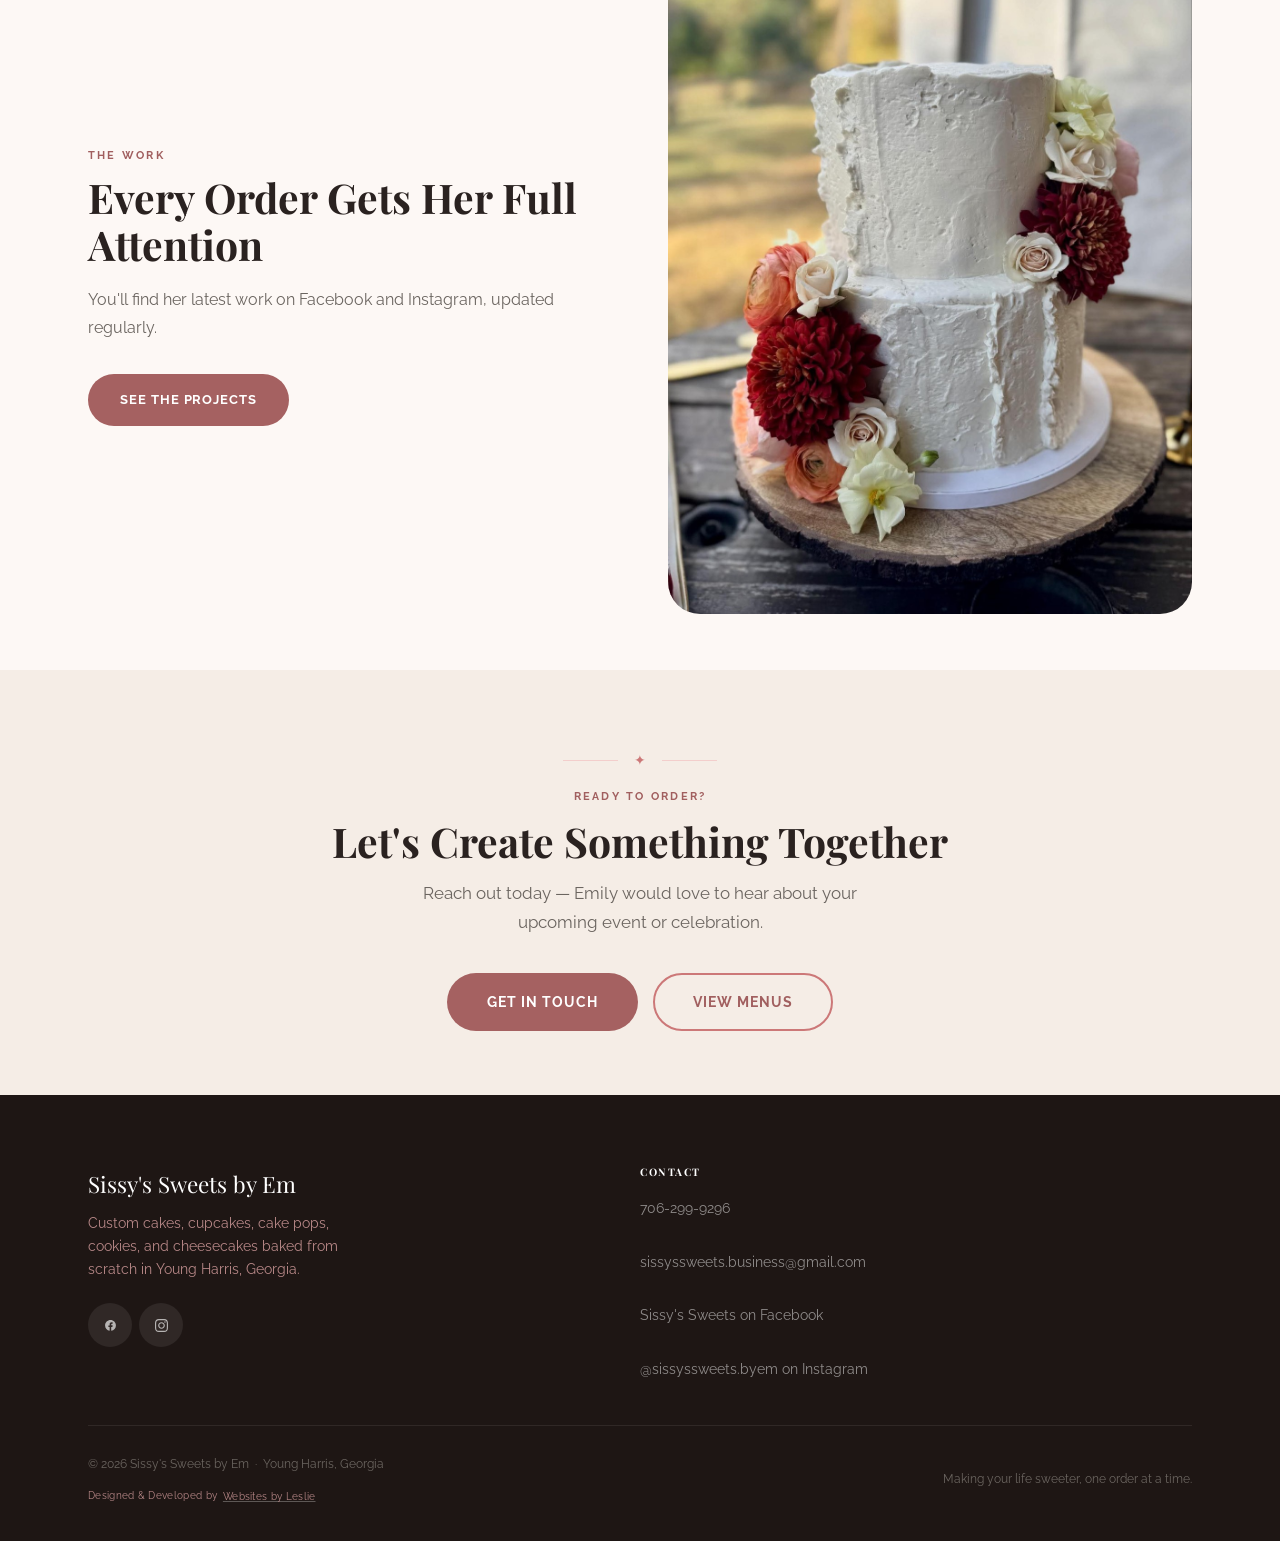
==== commit 06426939: "Fix mobile readability and tap-target issues from Website Checker audit Addresses the 78/100 Visual " ====
--- a/about.html
+++ b/about.html
@@ -213,7 +213,7 @@
     <div class="footer__bottom">
       <div class="footer__bottom-left">
         <p>&copy; 2026 Sissy's Sweets by Em &nbsp;·&nbsp; Young Harris, Georgia</p>
-        <p class="footer__credit">Designed &amp; developed by <a href="https://websitesbyleslie.com" target="_blank" rel="noopener noreferrer">Leslie Benefield</a></p>
+        <p class="footer__credit">Designed &amp; Developed by <a href="https://websitesbyleslie.com" target="_blank" rel="noopener noreferrer">Websites by Leslie</a></p>
       </div>
       <p>Making your life sweeter, one order at a time.</p>
     </div>
--- a/css/style.css
+++ b/css/style.css
@@ -12,6 +12,12 @@
   --mauve-100: #EDD8D8;
   --mauve-200: #D4B0B0;
   --mauve-300: #B88888;
+
+  /* Accessible variants — same blush/mauve family, darkened/lightened only enough
+     to clear WCAG AA 4.5:1. --blush-400 itself is left untouched for decorative use. */
+  --blush-text-a11y:  #A15F5F; /* small pink text (eyebrows, tags, prices) on light backgrounds */
+  --blush-btn:        #A56161; /* button / band backgrounds sitting under white text */
+  --footer-text-faint: var(--mauve-300); /* de-emphasized text on the dark footer */
   --cream:     #FDF8F5;
   --sand:      #F5EDE6;
   --gray-100:  #EDE9E7;
@@ -71,7 +77,7 @@
   font-weight: 700;
   letter-spacing: .2em;
   text-transform: uppercase;
-  color: var(--blush-400);
+  color: var(--blush-text-a11y);
   display: block;
   margin-bottom: .75rem;
 }
@@ -112,9 +118,9 @@
   transition: all var(--ease);
   cursor: pointer; white-space: nowrap; border: 2px solid transparent;
 }
-.btn--primary     { background: var(--blush-400); color: #fff; }
+.btn--primary     { background: var(--blush-btn); color: #fff; }
 .btn--primary:hover { background: var(--blush-500); transform: translateY(-2px); box-shadow: var(--shadow-md); }
-.btn--secondary   { background: transparent; color: var(--blush-400); border-color: var(--blush-400); }
+.btn--secondary   { background: transparent; color: var(--blush-text-a11y); border-color: var(--blush-400); }
 .btn--secondary:hover { background: var(--blush-400); color: #fff; transform: translateY(-2px); }
 .btn--white       { background: #fff; color: var(--blush-400); }
 .btn--white:hover { background: var(--blush-50); transform: translateY(-2px); box-shadow: var(--shadow-md); }
@@ -175,8 +181,9 @@
 .nav__cta { display: none; }
 
 .hamburger {
-  display: flex; flex-direction: column; gap: 5px;
-  padding: .5rem; cursor: pointer; background: none; border: none;
+  display: flex; flex-direction: column; align-items: center; justify-content: center; gap: 5px;
+  width: 44px; height: 44px;
+  padding: 0; cursor: pointer; background: none; border: none;
 }
 .hamburger span {
   display: block; width: 22px; height: 2px; border-radius: 2px;
@@ -280,7 +287,7 @@
 .page-hero p  { max-width: 520px; margin: 0 auto; font-size: 1.05rem; }
 
 /* ── Feature Strip ── */
-.feature-strip { background: var(--blush-400); padding: 1rem 0; }
+.feature-strip { background: var(--blush-btn); padding: 1rem 0; }
 .feature-strip .container {
   display: flex; flex-wrap: wrap; justify-content: center; gap: 1.25rem 2.5rem;
 }
@@ -303,9 +310,10 @@
 .card:hover .card__img img { transform: scale(1.06); }
 
 .card__body { padding: 1.5rem; }
-.card__cat  { font-size: .66rem; font-weight: 700; letter-spacing: .14em; text-transform: uppercase; color: var(--blush-400); margin-bottom: .35rem; }
+.card__cat  { font-size: .66rem; font-weight: 700; letter-spacing: .14em; text-transform: uppercase; color: var(--blush-text-a11y); margin-bottom: .35rem; }
 .card__title { font-size: 1.15rem; margin-bottom: .45rem; }
 .card__desc  { font-size: .88rem; color: var(--text-sec); }
+.card__desc-link { padding: .875rem .2rem; }
 
 /* ── Gallery ── */
 .gallery-filter {
@@ -313,13 +321,13 @@
   margin-bottom: 2.5rem;
 }
 .filter-btn {
-  padding: .45rem 1.2rem; border-radius: var(--radius-full);
+  padding: .8rem 1.2rem; border-radius: var(--radius-full);
   border: 2px solid var(--gray-200); background: #fff;
   font-size: .78rem; font-weight: 600; color: var(--text-sec);
   transition: all var(--ease); cursor: pointer;
 }
 .filter-btn:hover, .filter-btn.active {
-  border-color: var(--blush-400); background: var(--blush-400); color: #fff;
+  border-color: var(--blush-400); background: var(--blush-btn); color: #fff;
 }
 
 .gallery-grid {
@@ -374,13 +382,13 @@
 .review-card__meta { font-size: .72rem; color: var(--text-lt); }
 
 /* ── Stats Bar ── */
-.stats-bar { background: var(--blush-400); padding: 2.75rem 0; }
+.stats-bar { background: var(--blush-btn); padding: 2.75rem 0; }
 .stats-bar .container {
   display: grid; grid-template-columns: repeat(2,1fr); gap: 2rem; text-align: center;
 }
 @media (min-width: 640px) { .stats-bar .container { grid-template-columns: repeat(4,1fr); } }
 .stat__number { font-family: var(--font-h); font-size: 2.6rem; font-weight: 700; color: #fff; line-height: 1; margin-bottom: .3rem; }
-.stat__label  { font-size: .76rem; font-weight: 600; color: rgba(255,255,255,.8); letter-spacing: .04em; }
+.stat__label  { font-size: .76rem; font-weight: 600; color: #fff; letter-spacing: .04em; }
 
 /* ── About Split ── */
 .about-split { display: grid; grid-template-columns: 1fr; gap: 3.5rem; align-items: center; }
@@ -477,13 +485,13 @@
 .form-hint { font-size: .74rem; color: var(--text-lt); }
 
 /* ── Service Banner ── */
-.service-banner { background: linear-gradient(135deg, var(--blush-300), var(--mauve-300)); padding: 4.5rem 0; text-align: center; color: #fff; }
+.service-banner { background: var(--blush-btn); padding: 4.5rem 0; text-align: center; color: #fff; }
 .service-banner h2 { color: #fff; margin-bottom: .9rem; }
-.service-banner p  { color: rgba(255,255,255,.85); font-size: 1.05rem; max-width: 440px; margin: 0 auto 2rem; }
+.service-banner p  { color: #fff; font-size: 1.05rem; max-width: 440px; margin: 0 auto 2rem; }
 .service-tags { display: flex; flex-wrap: wrap; justify-content: center; gap: .5rem; }
 .service-tag {
   padding: .4rem 1rem; border-radius: var(--radius-full);
-  background: rgba(255,255,255,.18); border: 1px solid rgba(255,255,255,.3);
+  background: transparent; border: 1px solid rgba(255,255,255,.3);
   font-size: .78rem; font-weight: 600; color: #fff;
 }
 
@@ -501,12 +509,12 @@
 /* ── Menus ── */
 .menu-tabs { display: flex; flex-wrap: wrap; gap: .5rem; margin-bottom: 3rem; }
 .menu-tab {
-  padding: .6rem 1.4rem; border-radius: var(--radius-full);
+  padding: .8rem 1.4rem; border-radius: var(--radius-full);
   border: 2px solid var(--gray-200); background: #fff;
   font-size: .82rem; font-weight: 600; color: var(--text-sec);
   transition: all var(--ease); cursor: pointer;
 }
-.menu-tab:hover, .menu-tab.active { border-color: var(--blush-400); background: var(--blush-400); color: #fff; }
+.menu-tab:hover, .menu-tab.active { border-color: var(--blush-400); background: var(--blush-btn); color: #fff; }
 
 .menu-section { display: none; }
 .menu-section.active { display: block; }
@@ -524,7 +532,7 @@
 .menu-item__info p  { font-size: .82rem; color: var(--text-sec); margin: 0; }
 .menu-item__price {
   font-family: var(--font-h); font-size: 1.1rem; font-weight: 700;
-  color: var(--blush-400); white-space: nowrap; flex-shrink: 0;
+  color: var(--blush-text-a11y); white-space: nowrap; flex-shrink: 0;
 }
 
 .info-box {
@@ -543,10 +551,10 @@
 }
 @media (min-width: 640px) { .footer__grid { grid-template-columns: 2fr 1fr 1fr; } }
 .footer__name { font-family: var(--font-h); font-size: 1.4rem; color: #fff; margin-bottom: .55rem; }
-.footer__desc { font-size: .85rem; line-height: 1.7; margin-bottom: 1.4rem; max-width: 270px; }
+.footer__desc { font-size: .85rem; line-height: 1.7; margin-bottom: 1.4rem; max-width: 270px; color: var(--footer-text-faint); }
 .footer__social { display: flex; gap: .45rem; }
 .footer__social-link {
-  width: 36px; height: 36px; border-radius: 50%;
+  width: 44px; height: 44px; border-radius: 50%;
   background: rgba(255,255,255,.08);
   display: flex; align-items: center; justify-content: center;
   font-size: .78rem; font-weight: 700; color: rgba(255,255,255,.65);
@@ -554,17 +562,17 @@
 }
 .footer__social-link:hover { background: var(--blush-400); color: #fff; transform: translateY(-2px); }
 .footer__col-title { font-size: .65rem; font-weight: 700; letter-spacing: .15em; text-transform: uppercase; color: #fff; margin-bottom: 1rem; }
-.footer__links { display: flex; flex-direction: column; gap: .55rem; }
-.footer__link { font-size: .85rem; color: rgba(255,255,255,.5); transition: color var(--ease); }
+.footer__links { display: flex; flex-direction: column; gap: 1.75rem; }
+.footer__link { font-size: .85rem; color: rgba(255,255,255,.5); transition: color var(--ease); padding: .875rem 0; }
 .footer__link:hover { color: var(--blush-300); }
 .footer__bottom {
   padding-top: 1.75rem;
   display: flex; flex-wrap: wrap; justify-content: space-between; align-items: center; gap: .75rem;
-  font-size: .72rem; color: rgba(255,255,255,.32);
-}
-.footer__bottom-left { display: flex; flex-direction: column; gap: .2rem; }
-.footer__credit { font-size: .65rem; color: rgba(255,255,255,.22); letter-spacing: .03em; }
-.footer__credit a { color: inherit; text-decoration: underline; text-decoration-color: rgba(255,255,255,.28); text-underline-offset: 2px; }
+  font-size: .72rem; color: var(--footer-text-faint);
+}
+.footer__bottom-left { display: flex; flex-direction: column; gap: .75rem; }
+.footer__credit { font-size: .65rem; color: var(--footer-text-faint); letter-spacing: .03em; }
+.footer__credit a { color: inherit; text-decoration: underline; text-decoration-color: rgba(255,255,255,.28); text-underline-offset: 2px; padding: .35rem .15rem; }
 .footer__credit a:hover { color: rgba(255,255,255,.45); }
 
 /* ── Utilities ── */
@@ -596,3 +604,13 @@
   .section     { padding: 6rem 0; }
   .section--lg { padding: 8rem 0; }
 }
+
+/* On very narrow phones the logo lockup and the (now larger, 44px) hamburger
+   button can crowd together. Scale the logo down slightly at this breakpoint
+   only — normal phone widths (375px+) and desktop are untouched. */
+@media (max-width: 360px) {
+  .nav__logo { gap: .4rem; }
+  .nav__logo-img { width: 34px; height: 34px; }
+  .nav__logo-main { font-size: 1rem; }
+  .nav__logo-sub { font-size: .58rem; }
+}
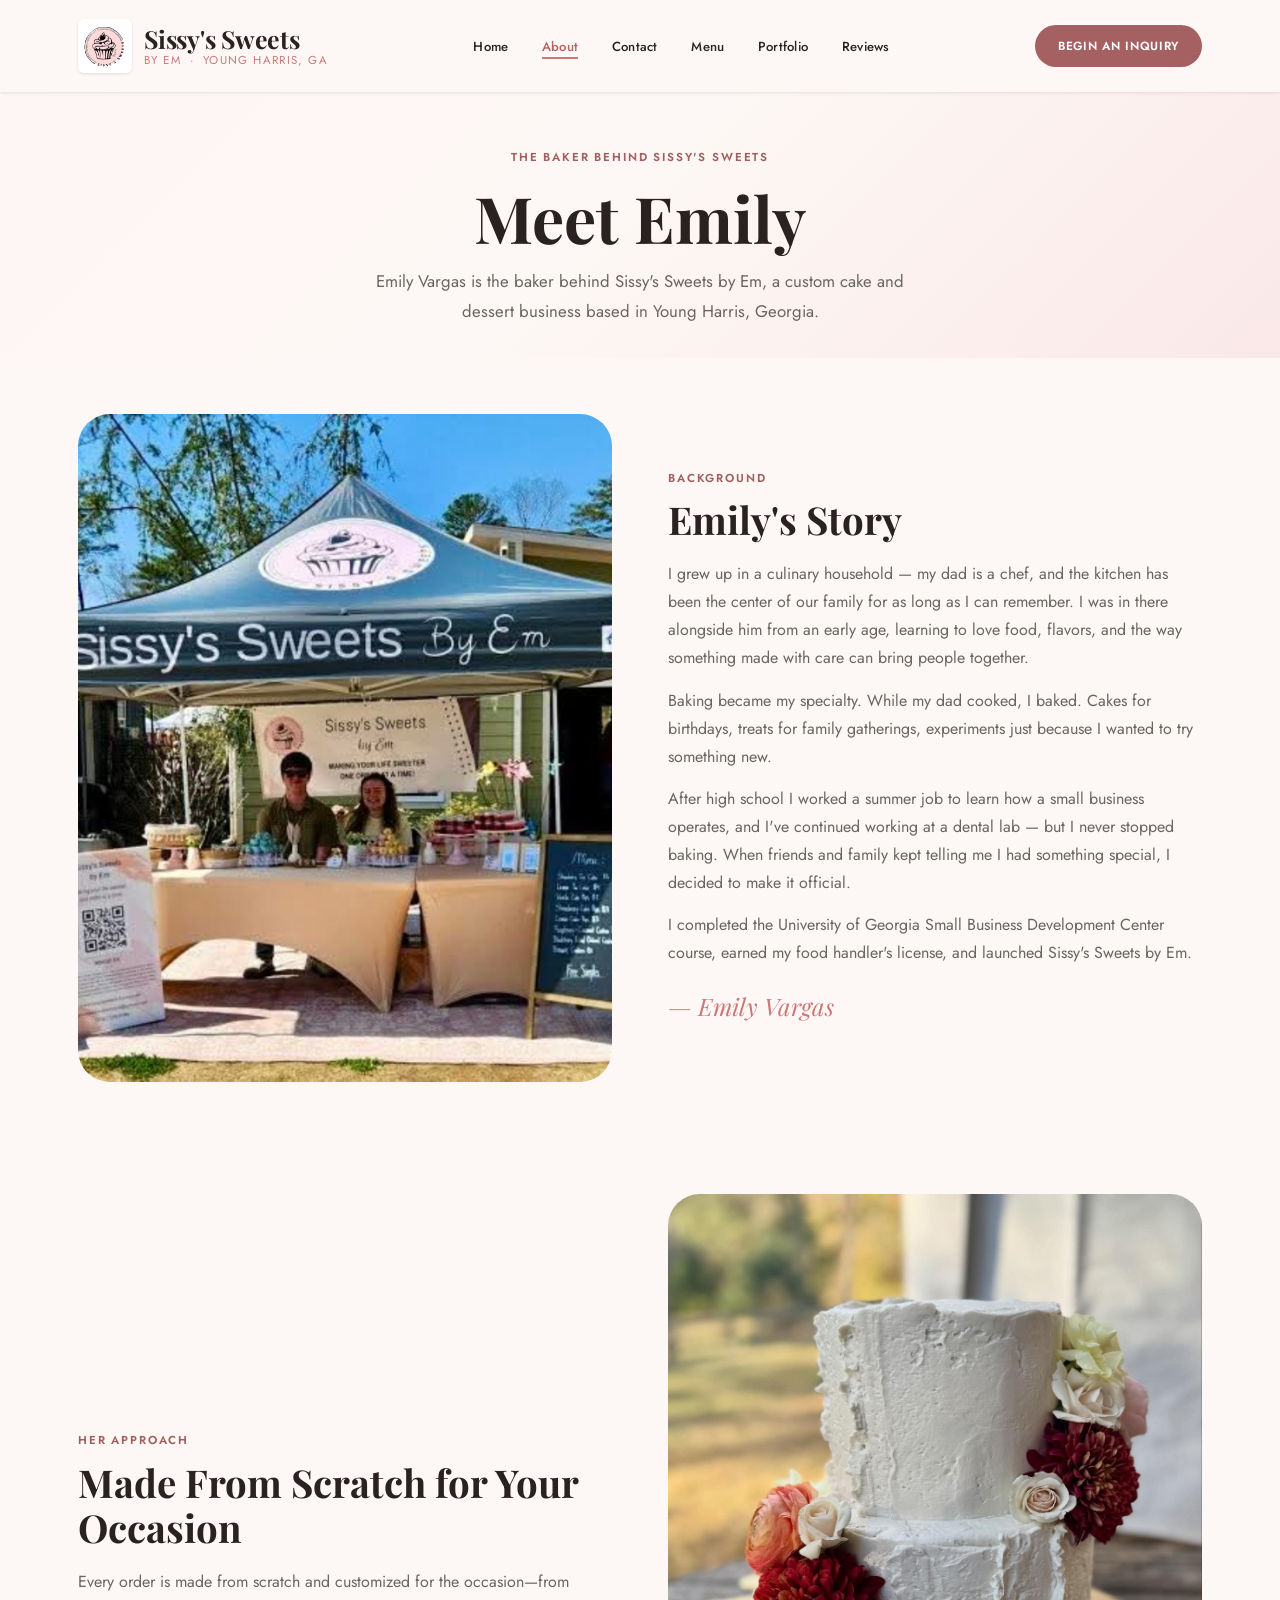
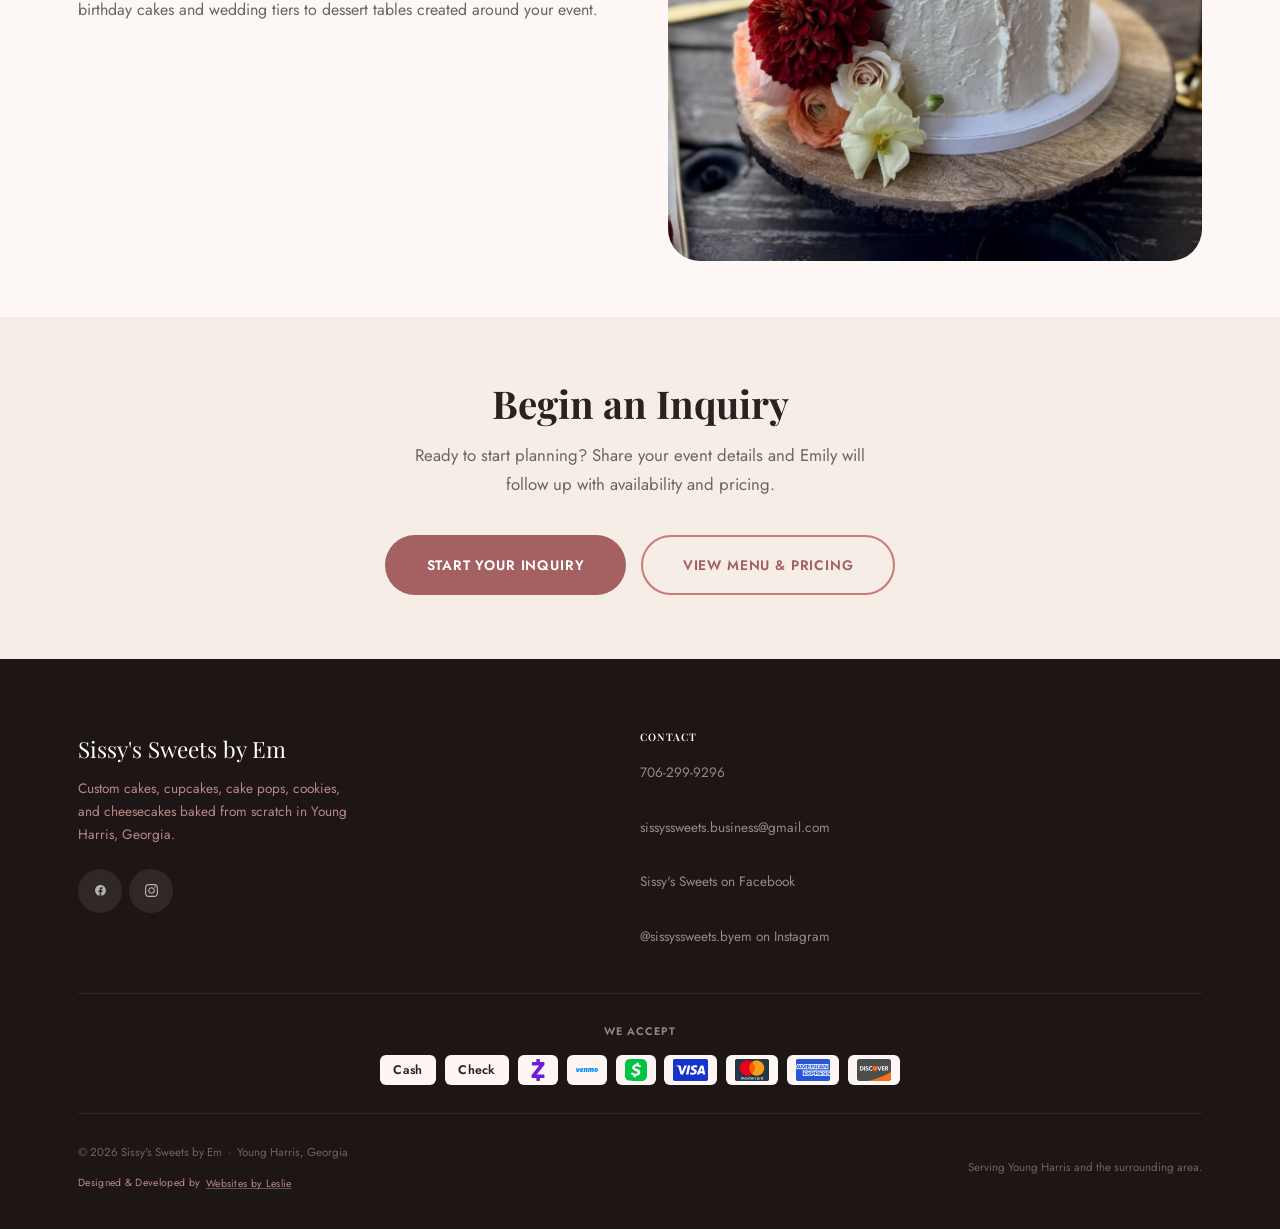
==== commit 91e71d84: "Luxury refresh: redesigned IA, restored Emily's voice, sitewide motion system Reworks all six pages " ====
--- a/about.html
+++ b/about.html
@@ -2,6 +2,7 @@
 <html lang="en">
 <head>
   <meta charset="UTF-8">
+  <script>document.documentElement.classList.add('js');</script>
   <meta name="viewport" content="width=device-width, initial-scale=1.0">
   <title>About Emily — Sissy's Sweets by Em | Young Harris, GA Baker</title>
   <meta name="description" content="Meet Emily Vargas, the baker behind Sissy's Sweets by Em. Young Harris, Georgia bakery specializing in custom cakes, cupcakes, and specialty treats.">
@@ -26,7 +27,7 @@
   <link rel="canonical" href="https://sissyssweets-byem.com/about.html">
   <link rel="preconnect" href="https://fonts.googleapis.com">
   <link rel="preconnect" href="https://fonts.gstatic.com" crossorigin>
-  <link href="https://fonts.googleapis.com/css2?family=Playfair+Display:ital,wght@0,400;0,700;1,400;1,700&family=Raleway:wght@400;500;600;700&display=swap" rel="stylesheet">
+  <link href="https://fonts.googleapis.com/css2?family=Playfair+Display:ital,wght@0,400;0,700;1,400;1,700&family=Jost:wght@300;400;500;600;700&display=swap" rel="stylesheet">
   <link rel="stylesheet" href="css/style.css">
   <style>
     /* About page — tighter vertical spacing (overrides sitewide defaults) */
@@ -52,11 +53,11 @@
       <li><a href="index.html"    class="nav__link">Home</a></li>
       <li><a href="about.html"    class="nav__link">About</a></li>
       <li><a href="contact.html"  class="nav__link">Contact</a></li>
-      <li><a href="menus.html"    class="nav__link">Menus</a></li>
-      <li><a href="projects.html" class="nav__link">Projects</a></li>
+      <li><a href="menus.html"    class="nav__link">Menu</a></li>
+      <li><a href="projects.html" class="nav__link">Portfolio</a></li>
       <li><a href="reviews.html"  class="nav__link">Reviews</a></li>
     </ul>
-    <a href="contact.html" class="btn btn--primary btn--sm nav__cta">Place an Order</a>
+    <a href="contact.html" class="btn btn--primary btn--sm nav__cta">Begin an Inquiry</a>
     <button class="hamburger" aria-label="Open menu" aria-expanded="false" aria-controls="mobileMenu">
       <span></span><span></span><span></span>
     </button>
@@ -67,27 +68,26 @@
     <li><a href="index.html"    class="mobile-menu__link">Home</a></li>
     <li><a href="about.html"    class="mobile-menu__link">About</a></li>
     <li><a href="contact.html"  class="mobile-menu__link">Contact</a></li>
-    <li><a href="menus.html"    class="mobile-menu__link">Menus</a></li>
-    <li><a href="projects.html" class="mobile-menu__link">Projects</a></li>
+    <li><a href="menus.html"    class="mobile-menu__link">Menu</a></li>
+    <li><a href="projects.html" class="mobile-menu__link">Portfolio</a></li>
     <li><a href="reviews.html"  class="mobile-menu__link">Reviews</a></li>
   </ul>
-  <a href="contact.html" class="btn btn--primary" style="width:100%;margin-top:1.5rem;display:flex;justify-content:center;">Place an Order</a>
+  <a href="contact.html" class="btn btn--primary" style="width:100%;margin-top:1.5rem;display:flex;justify-content:center;">Begin an Inquiry</a>
 </nav>
 
-<!-- PAGE HERO -->
+<!-- PAGE HERO / MEET EMILY -->
 <section class="page-hero">
   <div class="container">
-    <span class="eyebrow">The Baker Behind the Sweets</span>
-    <h1>About Emily</h1>
-    <p>A baker from Young Harris, Georgia — with a lifelong passion, a family legacy, and a whole lot of heart.</p>
-    <!-- NOTE: Age (22) from original website; Emily should update if no longer accurate -->
+    <span class="eyebrow">The Baker Behind Sissy's Sweets</span>
+    <h1>Meet Emily</h1>
+    <p>Emily Vargas is the baker behind Sissy's Sweets by Em, a custom cake and dessert business based in Young Harris, Georgia.</p>
   </div>
 </section>
 
 <!-- EMILY'S STORY -->
 <section class="section">
   <div class="container">
-    <div class="about-split">
+    <div class="about-split stagger">
 
       <!-- photo: emily-market-booth.jpg -->
       <div class="about-img fade-up">
@@ -98,13 +98,12 @@
       </div>
 
       <div class="about-content fade-up">
-        <span class="eyebrow">My Story</span>
-        <h2>Baking Runs in the Family</h2>
+        <span class="eyebrow">Background</span>
+        <h2>Emily's Story</h2>
         <p>I grew up in a culinary household — my dad is a chef, and the kitchen has been the center of our family for as long as I can remember. I was in there alongside him from an early age, learning to love food, flavors, and the way something made with care can bring people together.</p>
-        <p>Baking was always my thing specifically. While my dad cooked, I baked. Cakes for birthdays, treats for family gatherings, experiments just because I wanted to try something new.</p>
-        <p>After high school I worked a summer job to learn how a small business operates, and I've continued working at a dental lab — but baking never stopped being my passion. When friends and family kept telling me I had something special, I decided to make it official.</p>
-        <p>I completed the University of Georgia Small Business Development Center course, earned my food handler's license, and launched Sissy's Sweets by Em.
-        <!-- PLACEHOLDER: Emily — add anything else you want customers to know about why you started the business --></p>
+        <p>Baking became my specialty. While my dad cooked, I baked. Cakes for birthdays, treats for family gatherings, experiments just because I wanted to try something new.</p>
+        <p>After high school I worked a summer job to learn how a small business operates, and I've continued working at a dental lab — but I never stopped baking. When friends and family kept telling me I had something special, I decided to make it official.</p>
+        <p>I completed the University of Georgia Small Business Development Center course, earned my food handler's license, and launched Sissy's Sweets by Em.</p>
         <span class="signature">— Emily Vargas</span>
       </div>
 
@@ -112,42 +111,10 @@
   </div>
 </section>
 
-<!-- WHAT MAKES EMILY DIFFERENT -->
-<section class="section section--alt">
-  <div class="container">
-    <div class="section-header fade-up">
-      <span class="eyebrow">Why Sissy's Sweets</span>
-      <h2>What You Can Expect</h2>
-    </div>
-    <div class="grid-3 stagger">
-
-      <div class="fade-up" style="text-align:center;padding:2rem 1.25rem;background:#fff;border-radius:var(--radius-lg);box-shadow:var(--shadow-sm);">
-        <div style="font-size:2.2rem;margin-bottom:.9rem;">🎨</div>
-        <h3 style="font-size:1.1rem;margin-bottom:.6rem;">Custom Orders</h3>
-        <p style="font-size:.88rem;"><!-- PLACEHOLDER: Emily — describe your custom ordering process in your own words --></p>
-      </div>
-
-      <div class="fade-up" style="text-align:center;padding:2rem 1.25rem;background:#fff;border-radius:var(--radius-lg);box-shadow:var(--shadow-sm);">
-        <div style="font-size:2.2rem;margin-bottom:.9rem;">🧈</div>
-        <!-- PLACEHOLDER: Emily — confirm you want to use this claim -->
-        <h3 style="font-size:1.1rem;margin-bottom:.6rem;">Quality Ingredients</h3>
-        <p style="font-size:.88rem;"><!-- PLACEHOLDER: Emily — describe your baking approach in your own words --></p>
-      </div>
-
-      <div class="fade-up" style="text-align:center;padding:2rem 1.25rem;background:#fff;border-radius:var(--radius-lg);box-shadow:var(--shadow-sm);">
-        <div style="font-size:2.2rem;margin-bottom:.9rem;">💌</div>
-        <h3 style="font-size:1.1rem;margin-bottom:.6rem;">Personal Service</h3>
-        <p style="font-size:.88rem;"><!-- PLACEHOLDER: Emily — describe what customers can expect when they work with you --></p>
-      </div>
-
-    </div>
-  </div>
-</section>
-
-<!-- PHOTO + SECONDARY CONTENT — wedding cake photo -->
+<!-- HER APPROACH -->
 <section class="section">
   <div class="container">
-    <div class="about-split about-split--flip">
+    <div class="about-split about-split--flip stagger">
 
       <div class="about-img fade-up">
         <img src="images/cake-wedding-rustic-floral.jpg"
@@ -156,30 +123,23 @@
       </div>
 
       <div class="about-content fade-up">
-        <span class="eyebrow">The Work</span>
-        <h2>Every Order Gets Her Full Attention</h2>
-        <!-- PLACEHOLDER: Emily — describe your approach to orders in your own words -->
-        <!-- PLACEHOLDER: Emily — add a description of the range of orders you enjoy taking -->
-        <p>You'll find her latest work on Facebook and Instagram, updated regularly.</p>
-        <div class="mt-8">
-          <a href="projects.html" class="btn btn--primary">See the Projects</a>
-        </div>
-      </div>
-
-    </div>
-  </div>
-</section>
-
-<!-- CTA -->
+        <span class="eyebrow">Her Approach</span>
+        <h2>Made From Scratch for Your Occasion</h2>
+        <p>Every order is made from scratch and customized for the occasion&mdash;from birthday cakes and wedding tiers to dessert tables created around your event.</p>
+      </div>
+
+    </div>
+  </div>
+</section>
+
+<!-- CTA: BEGIN AN INQUIRY -->
 <section class="cta-section">
-  <div class="container">
-    <div class="deco-line"><span>✦</span></div>
-    <span class="eyebrow">Ready to Order?</span>
-    <h2>Let's Create Something Together</h2>
-    <p>Reach out today — Emily would love to hear about your upcoming event or celebration.</p>
+  <div class="container fade-up">
+    <h2>Begin an Inquiry</h2>
+    <p>Ready to start planning? Share your event details and Emily will follow up with availability and pricing.</p>
     <div class="cta-section__btns">
-      <a href="contact.html" class="btn btn--primary btn--lg">Get in Touch</a>
-      <a href="menus.html"   class="btn btn--secondary btn--lg">View Menus</a>
+      <a href="contact.html" class="btn btn--primary btn--lg">Start Your Inquiry</a>
+      <a href="menus.html"   class="btn btn--secondary btn--lg">View Menu &amp; Pricing</a>
     </div>
   </div>
 </section>
@@ -210,12 +170,28 @@
         </ul>
       </div>
     </div>
+
+    <div class="footer__payments">
+      <p class="footer__payments-label">We Accept</p>
+      <div class="payment-marks">
+        <span class="pay-chip--text">Cash</span>
+        <span class="pay-chip--text">Check</span>
+        <span class="pay-icon"><svg role="img" width="20" height="20" viewBox="0 0 24 24" aria-label="Zelle" style="color:#6D1ED4;"><title>Zelle</title><path fill="currentColor" d="M13.559 24h-2.841a.483.483 0 0 1-.483-.483v-2.765H5.638a.667.667 0 0 1-.666-.666v-2.234a.67.67 0 0 1 .142-.412l8.139-10.382h-7.25a.667.667 0 0 1-.667-.667V3.914c0-.367.299-.666.666-.666h4.23V.483c0-.266.217-.483.483-.483h2.841c.266 0 .483.217.483.483v2.765h4.323c.367 0 .666.299.666.666v2.137a.67.67 0 0 1-.141.41l-8.19 10.481h7.665c.367 0 .666.299.666.666v2.477a.667.667 0 0 1-.666.667h-4.32v2.765a.483.483 0 0 1-.483.483Z"/></svg></span>
+        <span class="pay-icon"><svg role="img" width="20" height="20" viewBox="0 0 24 24" aria-label="Venmo" style="color:#008CFF;"><title>Venmo</title><path fill="currentColor" d="M21.772 13.119c-.267 0-.381-.251-.38-.655 0-.533.121-1.575.712-1.575.267 0 .357.243.357.598 0 .533-.13 1.632-.689 1.632Zm.502-3.377c-1.677 0-2.405 1.285-2.405 2.658 0 1.042.421 1.874 1.693 1.874 1.717 0 2.438-1.406 2.438-2.763 0-1.025-.462-1.769-1.726-1.769Zm-3.833 0c-.558 0-.964.17-1.393.477-.154-.275-.462-.477-.932-.477-.542 0-.947.219-1.247.437l-.04-.364H13.54l-.688 4.354h1.506l.479-3.053c.129-.065.323-.154.518-.154.145 0 .267.049.267.267 0 .056-.016.145-.024.218l-.429 2.722h1.498l.478-3.053c.138-.073.324-.154.51-.154.146 0 .268.049.268.267 0 .056-.017.145-.025.218l-.429 2.722h1.499l.461-2.908c.025-.153.049-.388.049-.549 0-.582-.267-.97-1.037-.97Zm-6.871 0c-.575 0-.98.219-1.287.421l-.017-.348H8.962l-.689 4.354H9.78l.478-3.053c.13-.065.324-.154.518-.154.147 0 .268.049.268.242 0 .081-.024.227-.032.299l-.422 2.666h1.499l.462-2.908c.024-.153.049-.388.049-.549 0-.582-.268-.97-1.03-.97Zm-5.631 1.834c.041-.485.413-.824.697-.824.162 0 .299.097.299.291 0 .404-.713.533-.996.533Zm.843-1.834c-1.604 0-2.382 1.39-2.382 2.698 0 1.01.478 1.817 1.814 1.817.527 0 1.07-.113 1.418-.282l.186-1.26c-.494.25-.874.347-1.271.347-.365 0-.64-.194-.64-.687.826-.008 2.252-.347 2.252-1.453 0-.687-.494-1.18-1.377-1.18Zm-4.239.267c.089.186.146.412.146.743 0 .606-.429 1.494-.777 2.06l-.373-2.989L0 9.969l.705 4.2h1.757c.77-1.01 1.718-2.448 1.718-3.554 0-.347-.073-.622-.235-.889l-1.402.283Z"/></svg></span>
+        <span class="pay-icon"><svg role="img" width="20" height="20" viewBox="0 0 24 24" aria-label="Cash App" style="color:#00C244;"><title>Cash App</title><path fill="currentColor" d="M23.59 3.475a5.1 5.1 0 00-3.05-3.05c-1.31-.42-2.5-.42-4.92-.42H8.36c-2.4 0-3.61 0-4.9.4a5.1 5.1 0 00-3.05 3.06C0 4.765 0 5.965 0 8.365v7.27c0 2.41 0 3.6.4 4.9a5.1 5.1 0 003.05 3.05c1.3.41 2.5.41 4.9.41h7.28c2.41 0 3.61 0 4.9-.4a5.1 5.1 0 003.06-3.06c.41-1.3.41-2.5.41-4.9v-7.25c0-2.41 0-3.61-.41-4.91zm-6.17 4.63l-.93.93a.5.5 0 01-.67.01 5 5 0 00-3.22-1.18c-.97 0-1.94.32-1.94 1.21 0 .9 1.04 1.2 2.24 1.65 2.1.7 3.84 1.58 3.84 3.64 0 2.24-1.74 3.78-4.58 3.95l-.26 1.2a.49.49 0 01-.48.39H9.63l-.09-.01a.5.5 0 01-.38-.59l.28-1.27a6.54 6.54 0 01-2.88-1.57v-.01a.48.48 0 010-.68l1-.97a.49.49 0 01.67 0c.91.86 2.13 1.34 3.39 1.32 1.3 0 2.17-.55 2.17-1.42 0-.87-.88-1.1-2.54-1.72-1.76-.63-3.43-1.52-3.43-3.6 0-2.42 2.01-3.6 4.39-3.71l.25-1.23a.48.48 0 01.48-.38h1.78l.1.01c.26.06.43.31.37.57l-.27 1.37c.9.3 1.75.77 2.48 1.39l.02.02c.19.2.19.5 0 .68z"/></svg></span>
+        <span class="pay-icon"><img src="images/payment/visa.svg" alt="Visa" loading="lazy" width="30" height="19"></span>
+        <span class="pay-icon"><img src="images/payment/mastercard.svg" alt="Mastercard" loading="lazy" width="30" height="19"></span>
+        <span class="pay-icon"><img src="images/payment/amex.svg" alt="American Express" loading="lazy" width="30" height="19"></span>
+        <span class="pay-icon"><img src="images/payment/discover.svg" alt="Discover" loading="lazy" width="30" height="19"></span>
+      </div>
+    </div>
+
     <div class="footer__bottom">
       <div class="footer__bottom-left">
         <p>&copy; 2026 Sissy's Sweets by Em &nbsp;·&nbsp; Young Harris, Georgia</p>
         <p class="footer__credit">Designed &amp; Developed by <a href="https://websitesbyleslie.com" target="_blank" rel="noopener noreferrer">Websites by Leslie</a></p>
       </div>
-      <p>Making your life sweeter, one order at a time.</p>
+      <p>Serving Young Harris and the surrounding area.</p>
     </div>
   </div>
 </footer>
--- a/css/style.css
+++ b/css/style.css
@@ -29,7 +29,7 @@
   --white:     #ffffff;
 
   --font-h: 'Playfair Display', Georgia, serif;
-  --font-b: 'Raleway', 'Helvetica Neue', Arial, sans-serif;
+  --font-b: 'Jost', 'Helvetica Neue', Arial, sans-serif;
 
   --shadow-sm: 0 1px 4px rgba(42,34,32,.07), 0 1px 2px rgba(42,34,32,.04);
   --shadow-md: 0 4px 16px rgba(42,34,32,.10), 0 2px 6px rgba(42,34,32,.05);
@@ -41,8 +41,8 @@
   --radius-xl:  32px;
   --radius-full: 9999px;
 
-  --nav-h:  88px;
-  --max-w: 1200px;
+  --nav-h:  92px;
+  --max-w: 1220px;
   --ease:   250ms ease;
   --ease-slow: 420ms ease;
 }
@@ -55,7 +55,7 @@
   font-size: 1rem;
   color: var(--text);
   background: var(--cream);
-  line-height: 1.6;
+  line-height: 1.65;
   -webkit-font-smoothing: antialiased;
 }
 img { max-width: 100%; height: auto; display: block; }
@@ -63,23 +63,42 @@
 ul { list-style: none; }
 button { cursor: pointer; border: none; background: none; font-family: var(--font-b); }
 
+@media (prefers-reduced-motion: reduce) {
+  html { scroll-behavior: auto; }
+  *, *::before, *::after {
+    animation-duration: .001ms !important;
+    animation-iteration-count: 1 !important;
+    transition-duration: .001ms !important;
+    scroll-behavior: auto !important;
+  }
+}
+
+/* ── Focus visibility (site-wide) ── */
+a, button, input, select, textarea, [tabindex] { outline: none; }
+a:focus-visible, button:focus-visible, input:focus-visible,
+select:focus-visible, textarea:focus-visible, [tabindex]:focus-visible {
+  outline: 2px solid var(--blush-500);
+  outline-offset: 3px;
+  border-radius: 2px;
+}
+
 /* ── Typography ── */
-h1,h2,h3,h4,h5 { font-family: var(--font-h); line-height: 1.15; font-weight: 700; color: var(--text); }
-h1 { font-size: clamp(2.2rem, 5.5vw, 4rem); }
-h2 { font-size: clamp(1.8rem, 3.2vw, 2.6rem); }
-h3 { font-size: clamp(1.3rem, 2.2vw, 1.75rem); }
-h4 { font-size: 1.15rem; }
+h1,h2,h3,h4,h5 { font-family: var(--font-h); line-height: 1.18; font-weight: 700; color: var(--text); }
+h1 { font-size: clamp(2.3rem, 5.2vw, 4rem); }
+h2 { font-size: clamp(1.85rem, 3vw, 2.6rem); }
+h3 { font-size: clamp(1.25rem, 2.1vw, 1.65rem); }
+h4 { font-size: 1.12rem; }
 p  { line-height: 1.75; color: var(--text-sec); }
 
 .eyebrow {
   font-family: var(--font-b);
-  font-size: .7rem;
-  font-weight: 700;
-  letter-spacing: .2em;
+  font-size: .72rem;
+  font-weight: 600;
+  letter-spacing: .16em;
   text-transform: uppercase;
   color: var(--blush-text-a11y);
   display: block;
-  margin-bottom: .75rem;
+  margin-bottom: .8rem;
 }
 
 /* ── Layout ── */
@@ -92,31 +111,32 @@
 @media (min-width: 640px)  { .container { padding: 0 2rem; } }
 @media (min-width: 1024px) { .container { padding: 0 3rem; } }
 
-.section       { padding: 5rem 0; }
-.section--lg   { padding: 7rem 0; }
+.section       { padding: 5.5rem 0; }
+.section--lg   { padding: 7.5rem 0; }
 .section--alt  { background: var(--blush-50); }
 .section--sand { background: var(--sand); }
 .section--dark { background: #1E1614; color: rgba(255,255,255,.8); }
 
-.section-header { text-align: center; max-width: 600px; margin: 0 auto 3.5rem; }
+.section-header { text-align: center; max-width: 620px; margin: 0 auto 3.75rem; }
 .section-header h2 { margin-bottom: .9rem; }
 .section-header p  { font-size: 1.05rem; }
 
 /* Grids */
-.grid-2 { display: grid; grid-template-columns: 1fr; gap: 2rem; }
-.grid-3 { display: grid; grid-template-columns: 1fr; gap: 1.5rem; }
+.grid-2 { display: grid; grid-template-columns: 1fr; gap: 2.25rem; }
+.grid-3 { display: grid; grid-template-columns: 1fr; gap: 2rem; }
 @media (min-width: 640px)  { .grid-2 { grid-template-columns: repeat(2,1fr); } }
 @media (min-width: 768px)  { .grid-3 { grid-template-columns: repeat(3,1fr); } }
 
 /* ── Buttons ── */
 .btn {
   display: inline-flex; align-items: center; justify-content: center; gap: .5rem;
-  padding: .85rem 1.9rem;
+  padding: .9rem 2rem;
   border-radius: var(--radius-full);
   font-family: var(--font-b);
-  font-size: .8rem; font-weight: 700; letter-spacing: .07em; text-transform: uppercase;
+  font-size: .8rem; font-weight: 600; letter-spacing: .06em; text-transform: uppercase;
   transition: all var(--ease);
   cursor: pointer; white-space: nowrap; border: 2px solid transparent;
+  min-height: 44px;
 }
 .btn--primary     { background: var(--blush-btn); color: #fff; }
 .btn--primary:hover { background: var(--blush-500); transform: translateY(-2px); box-shadow: var(--shadow-md); }
@@ -126,8 +146,17 @@
 .btn--white:hover { background: var(--blush-50); transform: translateY(-2px); box-shadow: var(--shadow-md); }
 .btn--ghost-white { background: rgba(255,255,255,.15); color: #fff; border-color: rgba(255,255,255,.55); backdrop-filter: blur(4px); }
 .btn--ghost-white:hover { background: #fff; color: var(--blush-400); border-color: #fff; }
-.btn--sm { padding: .5rem 1.2rem; font-size: .74rem; }
-.btn--lg { padding: 1rem 2.4rem; font-size: .86rem; }
+.btn--sm { padding: .55rem 1.3rem; font-size: .74rem; min-height: 40px; }
+.btn--lg { padding: 1.05rem 2.5rem; font-size: .86rem; }
+
+.btn:disabled, .btn[disabled] {
+  opacity: .5; cursor: not-allowed; pointer-events: none;
+  transform: none; box-shadow: none;
+}
+
+@media (max-width: 400px) {
+  .btn { white-space: normal; text-align: center; }
+}
 
 /* ── Navigation ── */
 .nav {
@@ -146,25 +175,25 @@
 
 .nav__logo { display: flex; flex-direction: row; align-items: center; gap: .75rem; }
 .nav__logo-img {
-  width: 56px; height: 56px;
+  width: 54px; height: 54px;
   border-radius: 6px;
   flex-shrink: 0;
   box-shadow: 0 1px 3px rgba(0,0,0,.12);
 }
 .nav__logo-text { display: flex; flex-direction: column; line-height: 1.15; }
 .nav__logo-main {
-  font-family: var(--font-h); font-size: 1.65rem; font-weight: 700;
-  letter-spacing: -.015em; color: var(--text); transition: color var(--ease);
+  font-family: var(--font-h); font-size: 1.55rem; font-weight: 700;
+  letter-spacing: -.01em; color: var(--text); transition: color var(--ease);
 }
 .nav__logo-sub {
-  font-size: .75rem; letter-spacing: .14em; text-transform: uppercase; color: var(--blush-400);
+  font-size: .72rem; letter-spacing: .12em; text-transform: uppercase; color: var(--blush-400);
 }
 .nav--transparent .nav__logo-main { color: #fff; }
-.nav--transparent .nav__logo-sub  { color: rgba(255,255,255,.75); }
-
-.nav__links { display: none; align-items: center; gap: 2rem; }
+.nav--transparent .nav__logo-sub  { color: rgba(255,255,255,.78); }
+
+.nav__links { display: none; align-items: center; gap: 2.1rem; }
 .nav__link {
-  font-size: .82rem; font-weight: 600; letter-spacing: .03em; color: var(--text);
+  font-size: .82rem; font-weight: 500; letter-spacing: .02em; color: var(--text);
   position: relative; transition: color var(--ease);
 }
 .nav__link::after {
@@ -172,9 +201,9 @@
   height: 1.5px; background: var(--blush-400);
   transform: scaleX(0); transition: transform var(--ease);
 }
-.nav__link:hover, .nav__link.active { color: var(--blush-400); }
+.nav__link:hover, .nav__link.active { color: var(--blush-500); }
 .nav__link:hover::after, .nav__link.active::after { transform: scaleX(1); }
-.nav--transparent .nav__link { color: rgba(255,255,255,.9); }
+.nav--transparent .nav__link { color: rgba(255,255,255,.92); }
 .nav--transparent .nav__link:hover { color: #fff; }
 .nav--transparent .nav__link::after { background: #fff; }
 
@@ -227,8 +256,8 @@
   position: absolute; inset: 0;
   background: linear-gradient(
     to right,
-    rgba(20,10,8,.22) 0%,
-    rgba(20,10,8,.08) 55%,
+    rgba(20,10,8,.24) 0%,
+    rgba(20,10,8,.09) 55%,
     rgba(20,10,8,.00) 100%
   );
 }
@@ -237,25 +266,25 @@
   display: flex; align-items: center;
   min-height: 100vh; padding-top: var(--nav-h);
 }
-.hero__content { max-width: 600px; color: #fff; padding: 3rem 0; }
+.hero__content { max-width: 620px; color: #fff; padding: 3rem 0; }
 .hero__badge {
   display: inline-flex; align-items: center; gap: .7rem;
-  font-size: .68rem; font-weight: 700; letter-spacing: .2em; text-transform: uppercase;
-  color: rgba(255,255,255,.82); margin-bottom: 1.25rem;
+  font-size: .68rem; font-weight: 600; letter-spacing: .18em; text-transform: uppercase;
+  color: rgba(255,255,255,.85); margin-bottom: 1.3rem;
   text-shadow: 0 1px 6px rgba(20,10,8,.90), 0 3px 14px rgba(20,10,8,.70);
 }
 .hero__badge::before, .hero__badge::after {
   content: ''; display: block; width: 24px; height: 1px; background: rgba(255,255,255,.45);
 }
 .hero__title {
-  color: #fff; font-size: clamp(2.4rem, 6vw, 4.2rem); line-height: 1.08;
-  margin-bottom: 1.2rem;
+  color: #fff; font-size: clamp(2.5rem, 6vw, 4.3rem); line-height: 1.1;
+  margin-bottom: 1.3rem;
   text-shadow: 0 1px 4px rgba(20,10,8,.95), 0 4px 20px rgba(20,10,8,.75), 0 8px 40px rgba(20,10,8,.50);
 }
 .hero__title em { font-style: italic; font-weight: 400; }
 .hero__tagline {
-  font-size: clamp(.95rem, 2vw, 1.1rem); color: rgba(255,255,255,.88);
-  margin-bottom: 2.2rem; line-height: 1.7; max-width: 480px;
+  font-size: clamp(1rem, 2vw, 1.15rem); color: rgba(255,255,255,.92);
+  margin-bottom: 2.3rem; line-height: 1.7; max-width: 480px;
   text-shadow: 0 1px 6px rgba(20,10,8,.90), 0 4px 18px rgba(20,10,8,.65);
 }
 .hero__actions { display: flex; gap: .9rem; flex-wrap: wrap; }
@@ -264,7 +293,6 @@
   position: absolute; bottom: 2rem; left: 50%; transform: translateX(-50%);
   display: flex; flex-direction: column; align-items: center; gap: .35rem;
   color: rgba(255,255,255,.55); font-size: .62rem; letter-spacing: .14em; text-transform: uppercase;
-  animation: scrollBounce 2.5s ease-in-out infinite;
 }
 .hero__scroll-arrow {
   width: 14px; height: 14px;
@@ -272,9 +300,12 @@
   border-bottom: 1.5px solid rgba(255,255,255,.45);
   transform: rotate(45deg);
 }
+@media (prefers-reduced-motion: no-preference) {
+  .hero__scroll { animation: scrollBounce 2.8s ease-in-out infinite; }
+}
 @keyframes scrollBounce {
   0%, 100% { transform: translateX(-50%) translateY(0); }
-  50%       { transform: translateX(-50%) translateY(7px); }
+  50%       { transform: translateX(-50%) translateY(6px); }
 }
 
 /* ── Page Hero (inner pages) ── */
@@ -284,18 +315,19 @@
   background: linear-gradient(135deg, var(--blush-50) 0%, var(--cream) 50%, var(--blush-100) 100%);
 }
 .page-hero h1 { margin-bottom: .75rem; }
-.page-hero p  { max-width: 520px; margin: 0 auto; font-size: 1.05rem; }
+.page-hero p  { max-width: 540px; margin: 0 auto; font-size: 1.05rem; }
 
 /* ── Feature Strip ── */
-.feature-strip { background: var(--blush-btn); padding: 1rem 0; }
+.feature-strip { background: var(--blush-btn); padding: 1.1rem 0; }
 .feature-strip .container {
   display: flex; flex-wrap: wrap; justify-content: center; gap: 1.25rem 2.5rem;
 }
 .feature-item {
-  display: flex; align-items: center; gap: .5rem;
-  font-size: .78rem; font-weight: 600; letter-spacing: .04em; color: #fff;
-}
-.feature-item__icon { font-size: 1rem; }
+  display: flex; align-items: center; gap: .55rem;
+  font-size: .78rem; font-weight: 500; letter-spacing: .02em; color: #fff;
+}
+.feature-item__icon { display: flex; flex-shrink: 0; }
+.feature-item__icon svg { width: 16px; height: 16px; }
 
 /* ── Cards ── */
 .card {
@@ -310,10 +342,10 @@
 .card:hover .card__img img { transform: scale(1.06); }
 
 .card__body { padding: 1.5rem; }
-.card__cat  { font-size: .66rem; font-weight: 700; letter-spacing: .14em; text-transform: uppercase; color: var(--blush-text-a11y); margin-bottom: .35rem; }
+.card__cat  { font-size: .66rem; font-weight: 600; letter-spacing: .12em; text-transform: uppercase; color: var(--blush-text-a11y); margin-bottom: .35rem; }
 .card__title { font-size: 1.15rem; margin-bottom: .45rem; }
 .card__desc  { font-size: .88rem; color: var(--text-sec); }
-.card__desc-link { padding: .875rem .2rem; }
+.card__desc-link { padding: .875rem .2rem; color: var(--blush-text-a11y); text-decoration: underline; text-underline-offset: 2px; }
 
 /* ── Gallery ── */
 .gallery-filter {
@@ -323,7 +355,7 @@
 .filter-btn {
   padding: .8rem 1.2rem; border-radius: var(--radius-full);
   border: 2px solid var(--gray-200); background: #fff;
-  font-size: .78rem; font-weight: 600; color: var(--text-sec);
+  font-size: .78rem; font-weight: 500; color: var(--text-sec);
   transition: all var(--ease); cursor: pointer;
 }
 .filter-btn:hover, .filter-btn.active {
@@ -332,6 +364,7 @@
 
 .gallery-grid {
   display: grid; grid-template-columns: repeat(2,1fr); gap: .6rem;
+  grid-auto-flow: dense;
 }
 @media (min-width: 640px)  { .gallery-grid { grid-template-columns: repeat(3,1fr); gap: .75rem; } }
 @media (min-width: 1024px) { .gallery-grid { grid-template-columns: repeat(4,1fr); gap: 1rem; } }
@@ -340,9 +373,10 @@
   position: relative; border-radius: var(--radius-md);
   overflow: hidden; cursor: pointer; aspect-ratio: 1;
   background: var(--blush-100);
-  transition: transform var(--ease), box-shadow var(--ease);
-}
-.gallery-item:hover { transform: scale(1.02); box-shadow: var(--shadow-lg); }
+  transition: transform var(--ease), box-shadow var(--ease), opacity .25s ease;
+}
+.gallery-item--wide { grid-column: span 2; aspect-ratio: 2 / 1; }
+.gallery-item:hover, .gallery-item:focus-within { transform: scale(1.02); box-shadow: var(--shadow-lg); }
 .gallery-item img { width: 100%; height: 100%; object-fit: cover; transition: transform var(--ease-slow); display: block; }
 .gallery-item:hover img { transform: scale(1.07); }
 
@@ -352,10 +386,20 @@
   opacity: 0; transition: opacity var(--ease);
   display: flex; align-items: flex-end; padding: .9rem;
 }
-.gallery-item:hover .gallery-item__overlay { opacity: 1; }
-.gallery-item__label { color: #fff; font-size: .78rem; font-weight: 600; line-height: 1.3; }
+.gallery-item:hover .gallery-item__overlay, .gallery-item:focus-within .gallery-item__overlay { opacity: 1; }
+.gallery-item__label { color: #fff; font-size: .78rem; font-weight: 500; line-height: 1.3; }
 
 .gallery-item[data-hidden="true"] { display: none; }
+
+/* Featured / large-format portfolio layout (Projects page) */
+.gallery-feature {
+  display: grid; grid-template-columns: 1fr; gap: .75rem;
+  margin-bottom: .75rem;
+}
+@media (min-width: 768px) {
+  .gallery-feature { grid-template-columns: 1.4fr 1fr; gap: 1rem; margin-bottom: 1rem; }
+  .gallery-feature .gallery-item:first-child { aspect-ratio: auto; }
+}
 
 /* ── Review Cards ── */
 .review-card {
@@ -363,13 +407,24 @@
   box-shadow: var(--shadow-sm); position: relative; transition: all var(--ease);
 }
 .review-card:hover { box-shadow: var(--shadow-md); transform: translateY(-2px); }
+
+/* Odd-numbered testimonial totals leave one card alone in the final row
+   on desktop's 2-column grid — center it rather than leaving it stuck
+   to the left column. No effect once the count is even. */
+@media (min-width: 640px) {
+  .grid-2 > .review-card:last-child:nth-child(odd) {
+    grid-column: 1 / -1;
+    max-width: calc(50% - 1.125rem);
+    margin: 0 auto;
+  }
+}
 .review-card__quote {
   position: absolute; top: .8rem; left: 1.1rem;
   font-family: var(--font-h); font-size: 4rem; line-height: 1;
   color: var(--blush-100); pointer-events: none;
 }
 .review-card__stars { display: flex; gap: .1rem; margin-bottom: .9rem; }
-.review-card__star  { color: #F59E0B; font-size: .85rem; }
+.review-card__star  { color: var(--blush-400); font-size: .85rem; }
 .review-card__text  { font-size: .92rem; line-height: 1.75; color: var(--text-sec); margin-bottom: 1.25rem; }
 .review-card__author { display: flex; align-items: center; gap: .65rem; }
 .review-card__avatar {
@@ -388,7 +443,7 @@
 }
 @media (min-width: 640px) { .stats-bar .container { grid-template-columns: repeat(4,1fr); } }
 .stat__number { font-family: var(--font-h); font-size: 2.6rem; font-weight: 700; color: #fff; line-height: 1; margin-bottom: .3rem; }
-.stat__label  { font-size: .76rem; font-weight: 600; color: #fff; letter-spacing: .04em; }
+.stat__label  { font-size: .76rem; font-weight: 500; color: #fff; letter-spacing: .03em; }
 
 /* ── About Split ── */
 .about-split { display: grid; grid-template-columns: 1fr; gap: 3.5rem; align-items: center; }
@@ -407,6 +462,19 @@
 .about-content p  { margin-bottom: .9rem; }
 .about-content p:last-of-type { margin-bottom: 0; }
 .signature { font-family: var(--font-h); font-style: italic; font-size: 1.5rem; color: var(--blush-400); margin-top: 1.25rem; display: block; }
+
+/* ── Editorial feature list (no boxes — icon, heading, short line) ── */
+.feature-list { display: grid; grid-template-columns: 1fr; gap: 2.25rem; }
+@media (min-width: 640px)  { .feature-list { grid-template-columns: repeat(3,1fr); } }
+.feature-list__item { text-align: center; padding: 0 .5rem; }
+.feature-list__icon {
+  width: 52px; height: 52px; border-radius: 50%; margin: 0 auto 1.1rem;
+  background: var(--blush-50); color: var(--blush-500);
+  display: flex; align-items: center; justify-content: center;
+}
+.feature-list__icon svg { width: 22px; height: 22px; }
+.feature-list__item h3 { font-size: 1.1rem; margin-bottom: .5rem; }
+.feature-list__item p { font-size: .9rem; }
 
 /* ── Process Steps ── */
 .steps { display: grid; grid-template-columns: 1fr; gap: 1.5rem; }
@@ -422,6 +490,38 @@
 .step h4 { margin-bottom: .4rem; }
 .step p  { font-size: .88rem; }
 
+/* ── Planning Information (Menus page) — editorial 2-col, no boxes ── */
+.planning-grid {
+  display: grid; grid-template-columns: 1fr; gap: 2.5rem 3.5rem;
+  max-width: 800px; margin: 0 auto;
+}
+@media (min-width: 768px) { .planning-grid { grid-template-columns: 1fr 1fr; } }
+.planning-group__title {
+  font-family: var(--font-h); font-size: 1.05rem; font-weight: 700;
+  color: var(--blush-500); margin-bottom: .5rem;
+}
+.planning-group p { font-size: .92rem; }
+
+/* ── Direct contact (Contact page) — compact inline list, not cards ──
+   Sits between the page intro and the form as a quick-reference band,
+   separated top and bottom so it reads as its own strip rather than
+   crowding either neighbor. */
+.direct-contact {
+  max-width: 640px; margin: 0 auto 2.25rem; padding: 1.5rem 0;
+  border-top: 1px solid var(--gray-100);
+  border-bottom: 1px solid var(--gray-100);
+  text-align: center;
+}
+.direct-contact h2 { font-size: 1.05rem; margin-bottom: 1rem; }
+.direct-contact__list { display: flex; flex-wrap: wrap; justify-content: center; gap: .75rem 2rem; }
+.direct-contact__item {
+  display: inline-flex; align-items: center; gap: .55rem;
+  font-size: .92rem; color: var(--text); min-height: 44px; padding: .3rem .2rem;
+  transition: color var(--ease);
+}
+.direct-contact__item svg { width: 18px; height: 18px; color: var(--blush-500); flex-shrink: 0; }
+.direct-contact__item:hover { color: var(--blush-500); }
+
 /* ── FAQ ── */
 .faq { max-width: 700px; margin: 0 auto; }
 .faq-item { border-bottom: 1px solid var(--gray-100); }
@@ -429,6 +529,7 @@
   display: flex; align-items: center; justify-content: space-between;
   padding: 1.15rem 0; font-size: .92rem; font-weight: 600; color: var(--text);
   cursor: pointer; gap: 1rem; transition: color var(--ease);
+  min-height: 44px;
 }
 .faq-q:hover { color: var(--blush-400); }
 .faq-icon {
@@ -451,11 +552,13 @@
 .contact-card__icon {
   width: 56px; height: 56px; border-radius: 50%; background: var(--blush-50);
   display: flex; align-items: center; justify-content: center;
-  font-size: 1.3rem; margin: 0 auto .9rem; transition: background var(--ease);
-}
+  color: var(--blush-500);
+  margin: 0 auto .9rem; transition: background var(--ease);
+}
+.contact-card__icon svg { width: 22px; height: 22px; }
 .contact-card:hover .contact-card__icon { background: var(--blush-100); }
-.contact-card__label { font-size: .65rem; font-weight: 700; letter-spacing: .14em; text-transform: uppercase; color: var(--text-lt); margin-bottom: .3rem; }
-.contact-card__value { font-family: var(--font-h); font-size: 1rem; color: var(--text); }
+.contact-card__label { font-size: .65rem; font-weight: 600; letter-spacing: .12em; text-transform: uppercase; color: var(--text-lt); margin-bottom: .3rem; }
+.contact-card__value { font-family: var(--font-h); font-size: 1rem; color: var(--text); word-break: break-word; }
 .contact-card__value a:hover { color: var(--blush-400); }
 
 /* ── Form ── */
@@ -463,7 +566,7 @@
 .form-row    { display: grid; gap: 1.1rem; }
 @media (min-width: 540px) { .form-row--2 { grid-template-columns: 1fr 1fr; } }
 .form-field  { display: flex; flex-direction: column; gap: .4rem; }
-.form-label  { font-size: .8rem; font-weight: 700; color: var(--text); letter-spacing: .03em; }
+.form-label  { font-size: .8rem; font-weight: 600; color: var(--text); letter-spacing: .02em; }
 .form-label .req { color: var(--blush-400); }
 
 .form-input, .form-select, .form-textarea {
@@ -471,6 +574,7 @@
   border: 2px solid var(--gray-100); border-radius: var(--radius-md);
   font-family: var(--font-b); font-size: .92rem; color: var(--text); background: #fff;
   transition: border-color var(--ease), box-shadow var(--ease); outline: none;
+  min-height: 44px;
 }
 .form-input::placeholder, .form-textarea::placeholder { color: var(--text-lt); }
 .form-input:focus, .form-select:focus, .form-textarea:focus {
@@ -492,13 +596,13 @@
 .service-tag {
   padding: .4rem 1rem; border-radius: var(--radius-full);
   background: transparent; border: 1px solid rgba(255,255,255,.3);
-  font-size: .78rem; font-weight: 600; color: #fff;
+  font-size: .78rem; font-weight: 500; color: #fff;
 }
 
 /* ── CTA Section ── */
 .cta-section { padding: 5.5rem 0; text-align: center; background: var(--sand); }
 .cta-section h2 { margin-bottom: .9rem; }
-.cta-section p  { font-size: 1.05rem; max-width: 440px; margin: 0 auto 2.2rem; }
+.cta-section p  { font-size: 1.05rem; max-width: 460px; margin: 0 auto 2.2rem; }
 .cta-section__btns { display: flex; justify-content: center; gap: .9rem; flex-wrap: wrap; }
 
 /* ── Social Section ── */
@@ -511,7 +615,7 @@
 .menu-tab {
   padding: .8rem 1.4rem; border-radius: var(--radius-full);
   border: 2px solid var(--gray-200); background: #fff;
-  font-size: .82rem; font-weight: 600; color: var(--text-sec);
+  font-size: .82rem; font-weight: 500; color: var(--text-sec);
   transition: all var(--ease); cursor: pointer;
 }
 .menu-tab:hover, .menu-tab.active { border-color: var(--blush-400); background: var(--blush-btn); color: #fff; }
@@ -542,6 +646,15 @@
 }
 .info-box h4 { font-size: .9rem; margin-bottom: .25rem; color: var(--blush-500); }
 .info-box p  { font-size: .86rem; margin: 0; }
+
+.menu-empty {
+  background: var(--blush-50); border-radius: var(--radius-lg);
+  padding: 3rem 2rem; text-align: center;
+}
+.menu-empty__icon { color: var(--blush-400); margin-bottom: .9rem; display: flex; justify-content: center; }
+.menu-empty__icon svg { width: 30px; height: 30px; }
+.menu-empty h3 { font-size: 1.1rem; margin-bottom: .6rem; }
+.menu-empty p { font-size: .88rem; max-width: 380px; margin: 0 auto .9rem; }
 
 /* ── Footer ── */
 .footer { background: #1E1614; color: rgba(255,255,255,.6); padding: 4.5rem 0 2.25rem; }
@@ -561,10 +674,38 @@
   transition: all var(--ease);
 }
 .footer__social-link:hover { background: var(--blush-400); color: #fff; transform: translateY(-2px); }
-.footer__col-title { font-size: .65rem; font-weight: 700; letter-spacing: .15em; text-transform: uppercase; color: #fff; margin-bottom: 1rem; }
+.footer__col-title { font-size: .65rem; font-weight: 600; letter-spacing: .12em; text-transform: uppercase; color: #fff; margin-bottom: 1rem; }
 .footer__links { display: flex; flex-direction: column; gap: 1.75rem; }
 .footer__link { font-size: .85rem; color: rgba(255,255,255,.5); transition: color var(--ease); padding: .875rem 0; }
 .footer__link:hover { color: var(--blush-300); }
+
+/* ── Footer payment row — one centered, cohesive chip group ──
+   Cash/Check share the exact chip geometry/background used for the
+   brand marks (harmonized), but hold plain text rather than an
+   invented logo, so nothing implies a false brand mark. */
+.footer__payments {
+  padding: 1.75rem 0; border-bottom: 1px solid rgba(255,255,255,.08);
+  text-align: center;
+}
+.footer__payments-label {
+  font-size: .68rem; font-weight: 600; letter-spacing: .1em; text-transform: uppercase;
+  color: rgba(255,255,255,.5); margin-bottom: .9rem;
+}
+.payment-marks {
+  display: flex; flex-wrap: wrap; align-items: center; justify-content: center;
+  gap: .55rem;
+}
+.pay-icon, .pay-chip--text {
+  display: inline-flex; align-items: center; justify-content: center;
+  height: 30px; border-radius: 6px; background: var(--blush-50);
+}
+.pay-icon { padding: 4px 9px; }
+.pay-icon img, .pay-icon svg { display: block; height: 100%; width: auto; }
+.pay-chip--text {
+  padding: 0 .85rem; font-size: .78rem; font-weight: 600;
+  letter-spacing: .02em; color: var(--text);
+}
+
 .footer__bottom {
   padding-top: 1.75rem;
   display: flex; flex-wrap: wrap; justify-content: space-between; align-items: center; gap: .75rem;
@@ -585,24 +726,88 @@
 .mb-4  { margin-bottom: 1rem; }
 .mb-6  { margin-bottom: 1.5rem; }
 .mb-8  { margin-bottom: 2rem; }
-.deco-line { display: flex; align-items: center; justify-content: center; gap: 1rem; margin: 1rem 0; }
-.deco-line::before, .deco-line::after { content: ''; flex: 1; height: 1px; background: var(--blush-200); max-width: 55px; }
-.deco-line span { color: var(--blush-400); font-size: .85rem; }
 .visually-hidden { position: absolute; width: 1px; height: 1px; overflow: hidden; clip: rect(0,0,0,0); white-space: nowrap; }
 
-/* ── Scroll Animations ── */
-.fade-up { opacity: 0; transform: translateY(22px); transition: opacity .65s ease, transform .65s ease; }
-.fade-up.visible { opacity: 1; transform: translateY(0); }
-.stagger .fade-up:nth-child(2) { transition-delay: .1s; }
-.stagger .fade-up:nth-child(3) { transition-delay: .2s; }
-.stagger .fade-up:nth-child(4) { transition-delay: .3s; }
-.stagger .fade-up:nth-child(5) { transition-delay: .4s; }
-.stagger .fade-up:nth-child(6) { transition-delay: .5s; }
+/* ── Scroll Animations ──
+   Scoped under .js (set by an inline script in <head>) so content stays
+   fully visible if JavaScript fails to load or run — the reveal is a
+   progressive enhancement, never a requirement for reading the page.
+   Per-item stagger delay is computed in JS (main.js) rather than via
+   nth-child so it scales correctly for groups of any size. */
+.js .fade-up { opacity: 0; transform: translateY(18px); transition: opacity .6s ease, transform .6s ease; }
+.js .fade-up.visible { opacity: 1; transform: translateY(0); }
+@media (prefers-reduced-motion: reduce) {
+  .js .fade-up { opacity: 1; transform: none; transition: none; }
+}
+
+/* ── Hero Entrance ── */
+@keyframes heroReveal {
+  from { opacity: 0; transform: translateY(20px); }
+  to   { opacity: 1; transform: translateY(0); }
+}
+.hero__badge, .hero__title, .hero__tagline, .hero__actions {
+  opacity: 0;
+  animation: heroReveal .7s cubic-bezier(.16,1,.3,1) forwards;
+}
+.hero__badge   { animation-delay: .05s; }
+.hero__title   { animation-delay: .15s; }
+.hero__tagline { animation-delay: .28s; }
+.hero__actions { animation-delay: .4s; }
+
+/* ── Menu tab crossfade ── */
+.menu-section { transition: opacity .22s ease; }
+.menu-section.fading { opacity: 0; }
+@media (prefers-reduced-motion: reduce) { .menu-section { transition: none; } }
+
+/* ── Gallery filter fade ── */
+.gallery-item.filter-enter,
+.gallery-item.filter-exit { opacity: 0; transform: scale(.94); }
+@media (prefers-reduced-motion: reduce) {
+  .gallery-item.filter-enter, .gallery-item.filter-exit { opacity: 1; transform: none; }
+}
+
+/* ── Menu item hover ── */
+.menu-item { transition: box-shadow var(--ease), transform var(--ease); }
+.menu-item:hover { box-shadow: var(--shadow-md); transform: translateY(-2px); }
+
+/* ── Form validation feedback ── */
+.form-input.is-invalid, .form-select.is-invalid, .form-textarea.is-invalid {
+  border-color: #C96464;
+  animation: formShake .32s ease;
+}
+@keyframes formShake {
+  0%, 100% { transform: translateX(0); }
+  25%      { transform: translateX(-4px); }
+  75%      { transform: translateX(4px); }
+}
+.form-error {
+  display: block; color: #C96464; font-size: .75rem; margin-top: .3rem;
+  opacity: 0; transform: translateY(-3px);
+  animation: formErrorIn .22s ease forwards;
+}
+@keyframes formErrorIn { to { opacity: 1; transform: translateY(0); } }
+
+/* ── Form success ── */
+.form-success {
+  display: none; background: #F5FAF7; border: 1px solid #78C4A0;
+  padding: 2.5rem; text-align: center; margin-top: 1.5rem;
+  opacity: 0; transform: translateY(8px); transition: opacity .35s ease, transform .35s ease;
+}
+.form-success.visible { display: block; }
+.form-success.shown    { opacity: 1; transform: translateY(0); }
+.form-success__icon { color: #3D8C65; margin-bottom: 1rem; display: flex; justify-content: center; }
+.form-success h3 { font-family: var(--font-h); color: #2A6B4A; margin-bottom: .6rem; }
+.form-success p  { color: #3D8C65; margin: 0; }
+@media (prefers-reduced-motion: reduce) {
+  .form-success { transition: none; }
+  .form-input.is-invalid, .form-select.is-invalid, .form-textarea.is-invalid { animation: none; }
+  .form-error { animation: none; opacity: 1; transform: none; }
+}
 
 /* ── Responsive ── */
 @media (min-width: 768px) {
-  .section     { padding: 6rem 0; }
-  .section--lg { padding: 8rem 0; }
+  .section     { padding: 6.5rem 0; }
+  .section--lg { padding: 8.5rem 0; }
 }
 
 /* On very narrow phones the logo lockup and the (now larger, 44px) hamburger
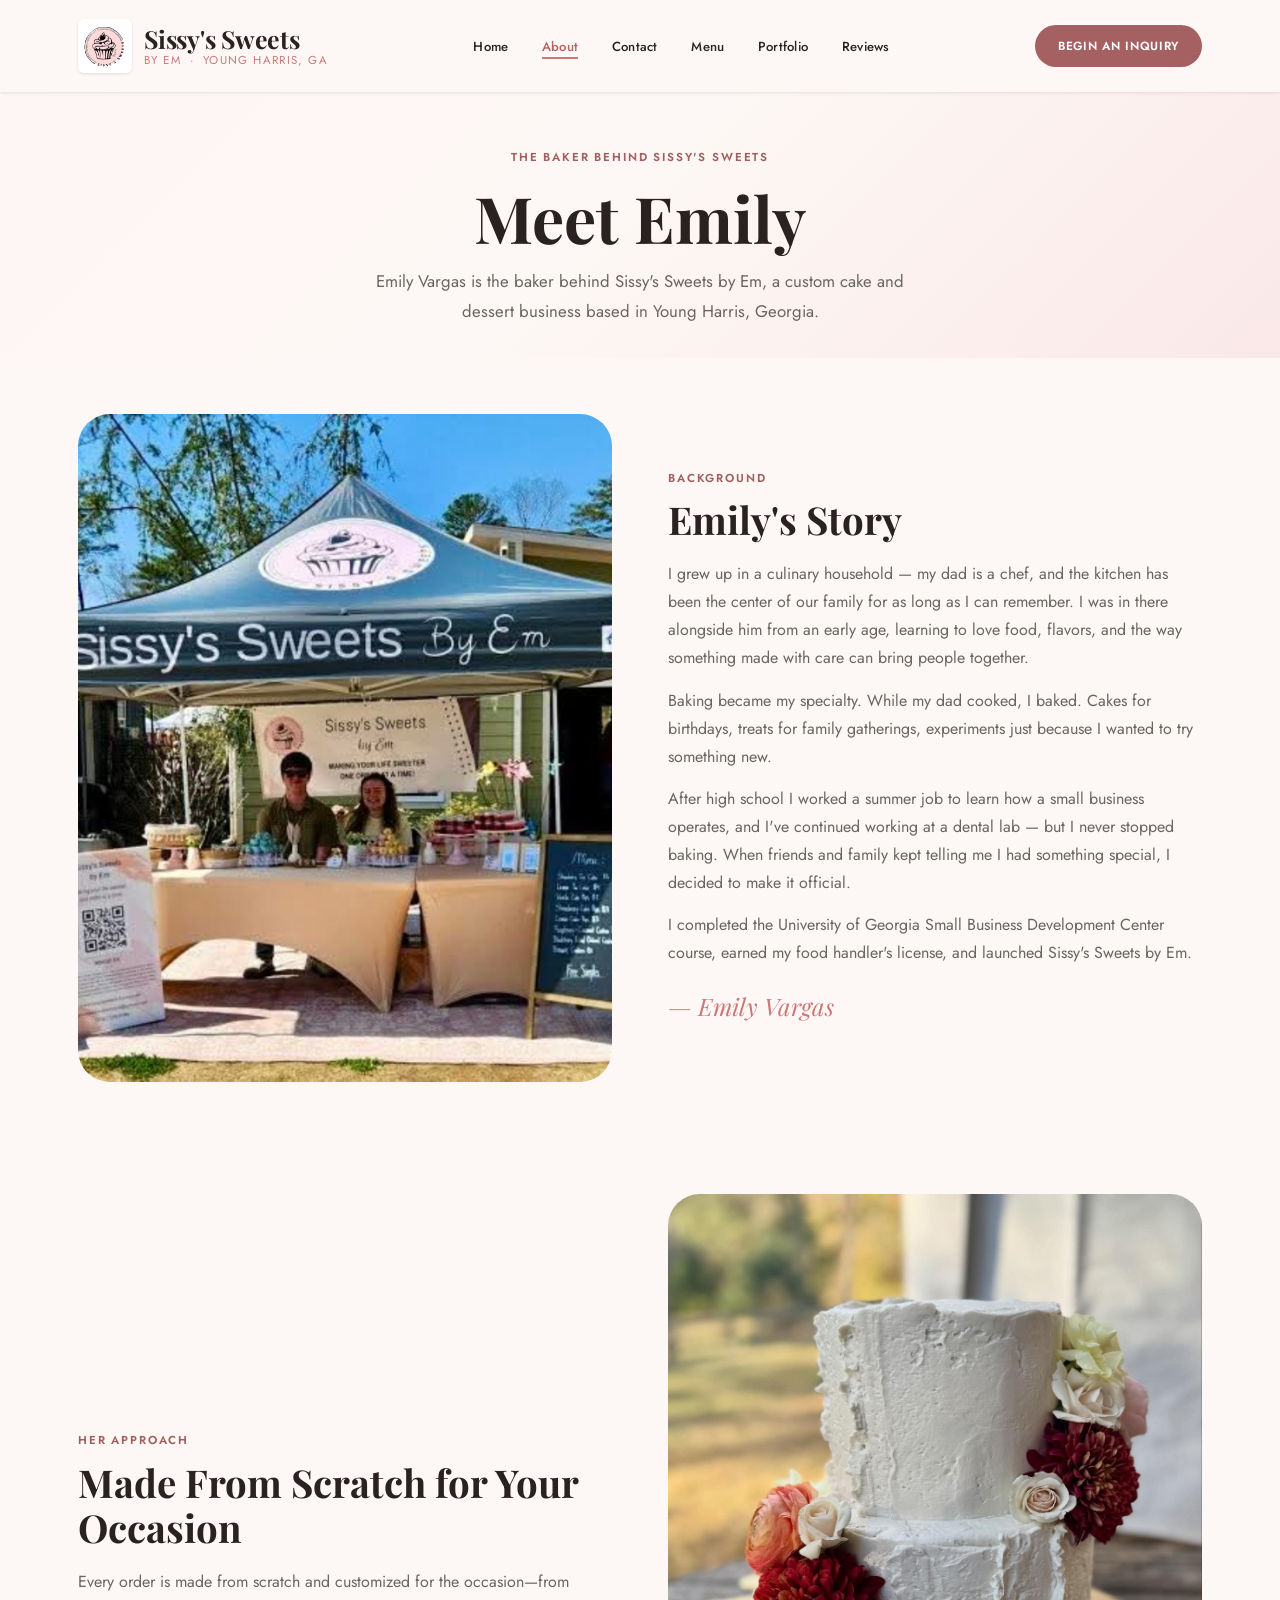
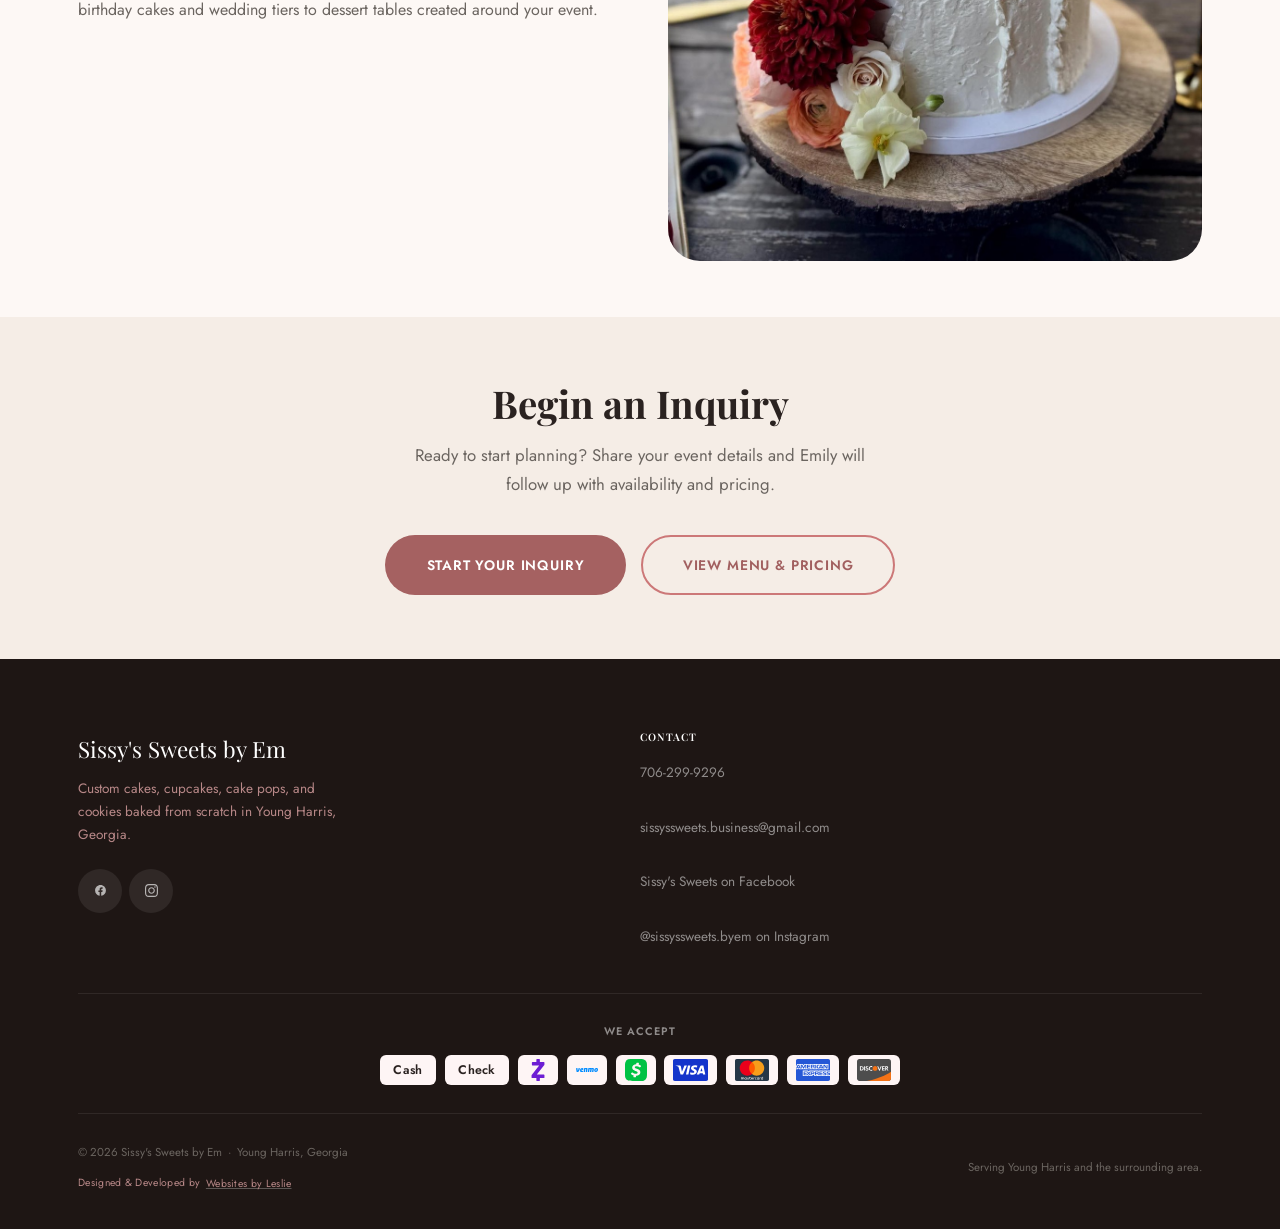
==== commit f75f21e2: "Fix inquiry form mailto reliability and discontinue cheesecakes Inquiry form: a page can never confi" ====
--- a/about.html
+++ b/about.html
@@ -150,7 +150,7 @@
     <div class="footer__grid">
       <div>
         <div class="footer__name">Sissy's Sweets by Em</div>
-        <p class="footer__desc">Custom cakes, cupcakes, cake pops, cookies, and cheesecakes baked from scratch in Young Harris, Georgia.</p>
+        <p class="footer__desc">Custom cakes, cupcakes, cake pops, and cookies baked from scratch in Young Harris, Georgia.</p>
         <div class="footer__social">
           <a href="https://www.facebook.com/share/1HfUSsTqfu/" target="_blank" rel="noopener" class="footer__social-link" aria-label="Facebook">
             <svg width="13" height="13" viewBox="0 0 24 24" fill="currentColor" aria-hidden="true"><path d="M22 12c0-5.523-4.477-10-10-10S2 6.477 2 12c0 4.991 3.657 9.128 8.438 9.878v-6.987H8.078v-2.89h2.36V9.798c0-2.335 1.39-3.623 3.516-3.623.996 0 2.038.177 2.038.177v2.238h-1.148c-1.13 0-1.483.703-1.483 1.424v1.705h2.524l-.403 2.89H13.3V21.88C18.343 21.128 22 16.99 22 12z"/></svg>
--- a/css/style.css
+++ b/css/style.css
@@ -408,6 +408,17 @@
 }
 .review-card:hover { box-shadow: var(--shadow-md); transform: translateY(-2px); }
 
+/* Google review — final grid item, matched to .review-card dimensions/
+   weight so it reads as part of the set while its purpose (a Google
+   review, not a testimonial) stays clear. */
+.review-card--google {
+  display: flex; flex-direction: column; align-items: center; justify-content: center;
+  text-align: center;
+}
+.google-review__mark { display: inline-flex; margin-bottom: .9rem; }
+.review-card--google h3 { font-size: 1.02rem; margin-bottom: .35rem; }
+.review-card--google p  { font-size: .88rem; color: var(--text-sec); margin-bottom: 1.25rem; }
+
 /* Odd-numbered testimonial totals leave one card alone in the final row
    on desktop's 2-column grid — center it rather than leaving it stuck
    to the left column. No effect once the count is even. */
@@ -798,10 +809,33 @@
 .form-success__icon { color: #3D8C65; margin-bottom: 1rem; display: flex; justify-content: center; }
 .form-success h3 { font-family: var(--font-h); color: #2A6B4A; margin-bottom: .6rem; }
 .form-success p  { color: #3D8C65; margin: 0; }
+
+/* Always-visible fallback — not gated behind a success/failure guess,
+   since a page can't actually know whether a mail app opened. */
+.form-fallback {
+  margin-top: 1.5rem; padding-top: 1.5rem;
+  border-top: 1px solid rgba(61,140,101,.25);
+  text-align: left;
+}
+.form-fallback__label { font-size: .85rem; color: #2A6B4A; margin-bottom: .6rem; }
+.form-fallback__label a { text-decoration: underline; text-underline-offset: 2px; }
+.form-fallback__text {
+  width: 100%; min-height: 110px; padding: .75rem .9rem;
+  border: 1px solid #BFE3CE; border-radius: var(--radius-md);
+  font-family: var(--font-b); font-size: .82rem; color: var(--text);
+  background: #fff; resize: vertical; margin-bottom: .75rem;
+}
+.form-fallback__text:focus-visible { border-color: #3D8C65; }
+.form-fallback.emphasize { animation: fallbackPulse 1.4s ease 2; border-radius: var(--radius-md); }
+@keyframes fallbackPulse {
+  0%, 100% { box-shadow: none; }
+  50%      { box-shadow: 0 0 0 4px rgba(61,140,101,.22); }
+}
 @media (prefers-reduced-motion: reduce) {
   .form-success { transition: none; }
   .form-input.is-invalid, .form-select.is-invalid, .form-textarea.is-invalid { animation: none; }
   .form-error { animation: none; opacity: 1; transform: none; }
+  .form-fallback.emphasize { animation: none; box-shadow: 0 0 0 2px rgba(61,140,101,.4); }
 }
 
 /* ── Responsive ── */
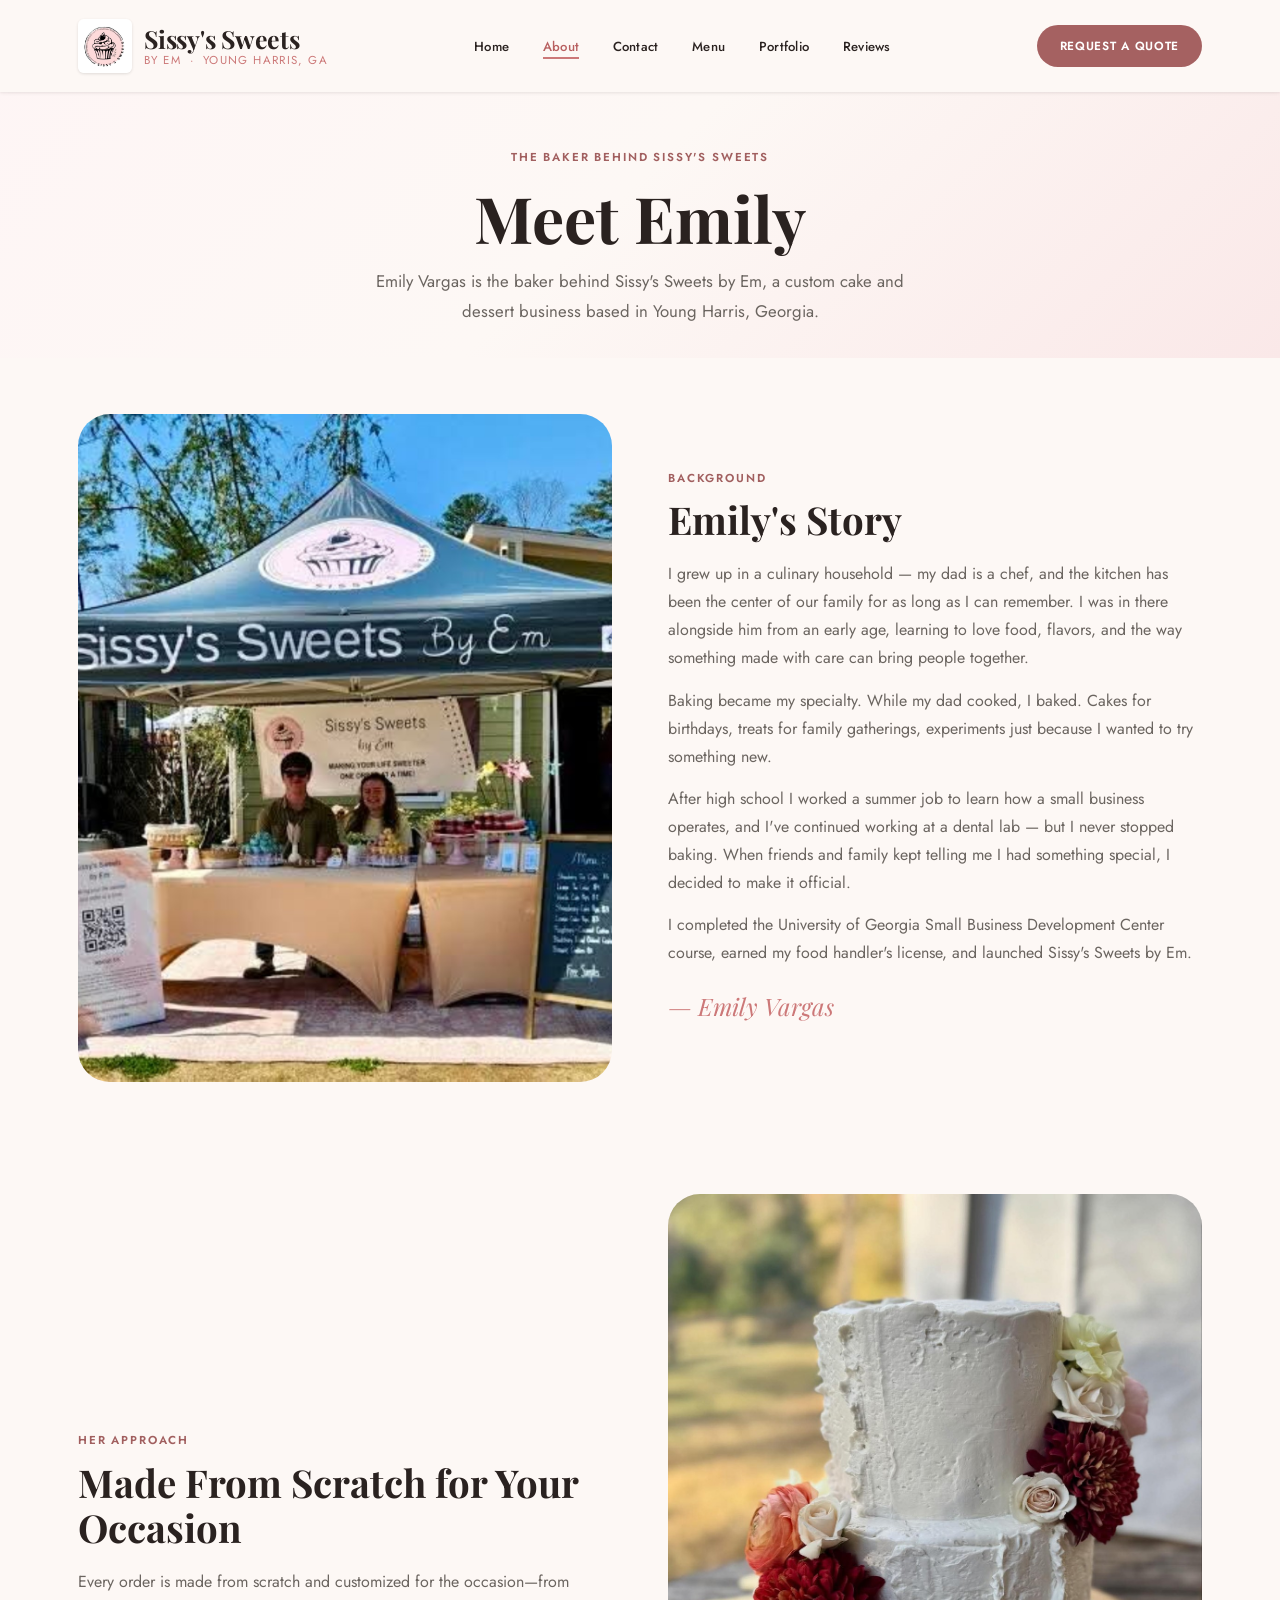
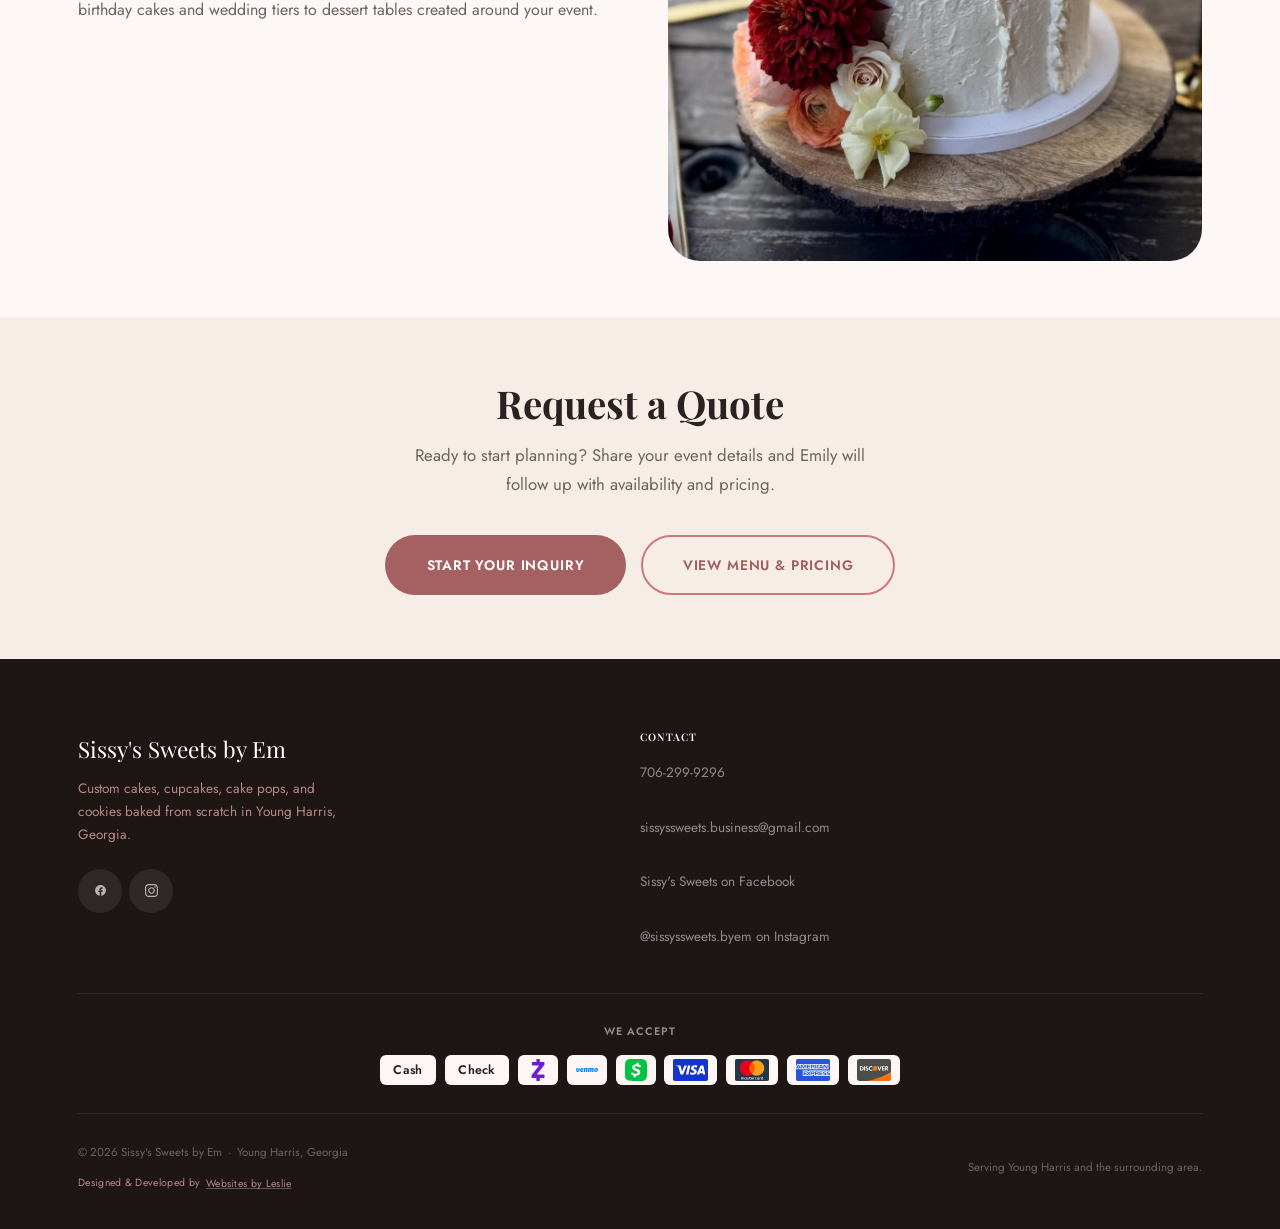
==== commit afcf880e: "Rename "Begin an Inquiry" CTA to "Request a Quote" sitewide Pure wording change across nav buttons, " ====
--- a/about.html
+++ b/about.html
@@ -57,7 +57,7 @@
       <li><a href="projects.html" class="nav__link">Portfolio</a></li>
       <li><a href="reviews.html"  class="nav__link">Reviews</a></li>
     </ul>
-    <a href="contact.html" class="btn btn--primary btn--sm nav__cta">Begin an Inquiry</a>
+    <a href="contact.html" class="btn btn--primary btn--sm nav__cta">Request a Quote</a>
     <button class="hamburger" aria-label="Open menu" aria-expanded="false" aria-controls="mobileMenu">
       <span></span><span></span><span></span>
     </button>
@@ -72,7 +72,7 @@
     <li><a href="projects.html" class="mobile-menu__link">Portfolio</a></li>
     <li><a href="reviews.html"  class="mobile-menu__link">Reviews</a></li>
   </ul>
-  <a href="contact.html" class="btn btn--primary" style="width:100%;margin-top:1.5rem;display:flex;justify-content:center;">Begin an Inquiry</a>
+  <a href="contact.html" class="btn btn--primary" style="width:100%;margin-top:1.5rem;display:flex;justify-content:center;">Request a Quote</a>
 </nav>
 
 <!-- PAGE HERO / MEET EMILY -->
@@ -132,10 +132,10 @@
   </div>
 </section>
 
-<!-- CTA: BEGIN AN INQUIRY -->
+<!-- CTA: REQUEST A QUOTE -->
 <section class="cta-section">
   <div class="container fade-up">
-    <h2>Begin an Inquiry</h2>
+    <h2>Request a Quote</h2>
     <p>Ready to start planning? Share your event details and Emily will follow up with availability and pricing.</p>
     <div class="cta-section__btns">
       <a href="contact.html" class="btn btn--primary btn--lg">Start Your Inquiry</a>
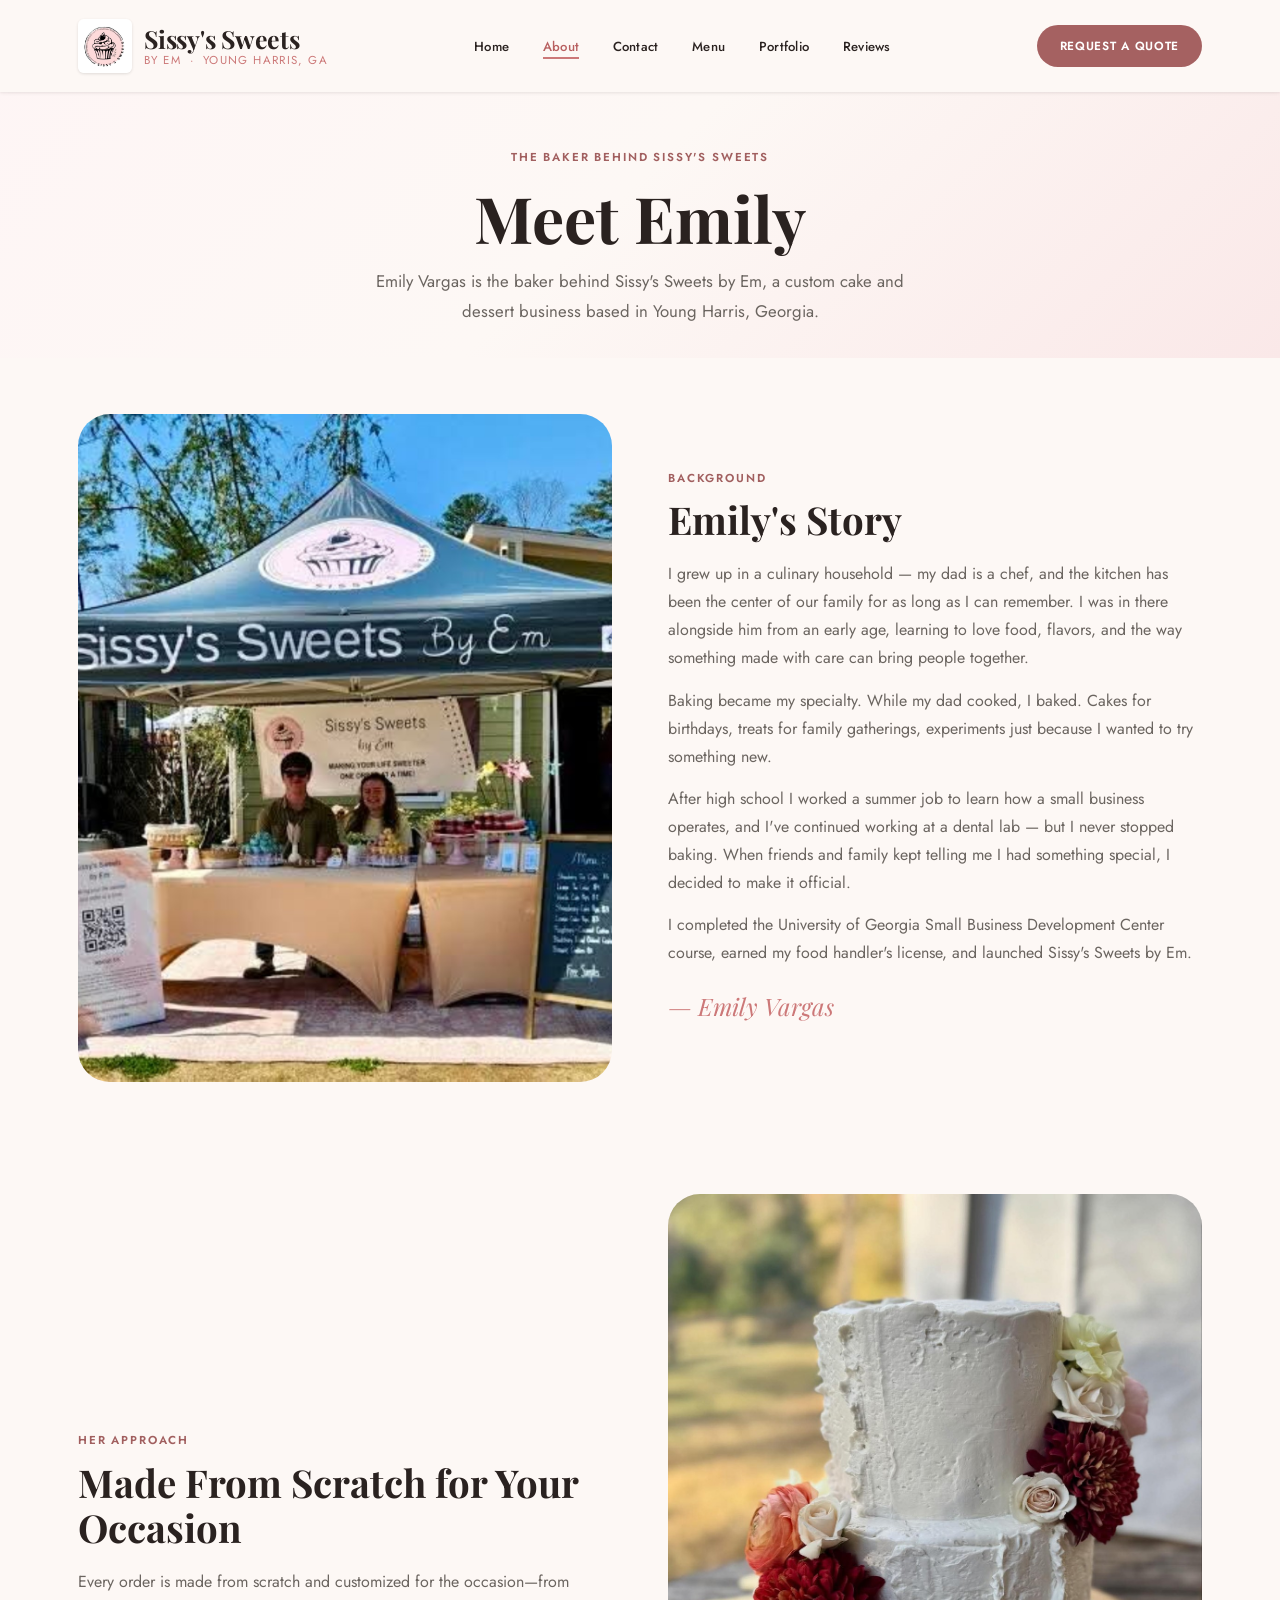
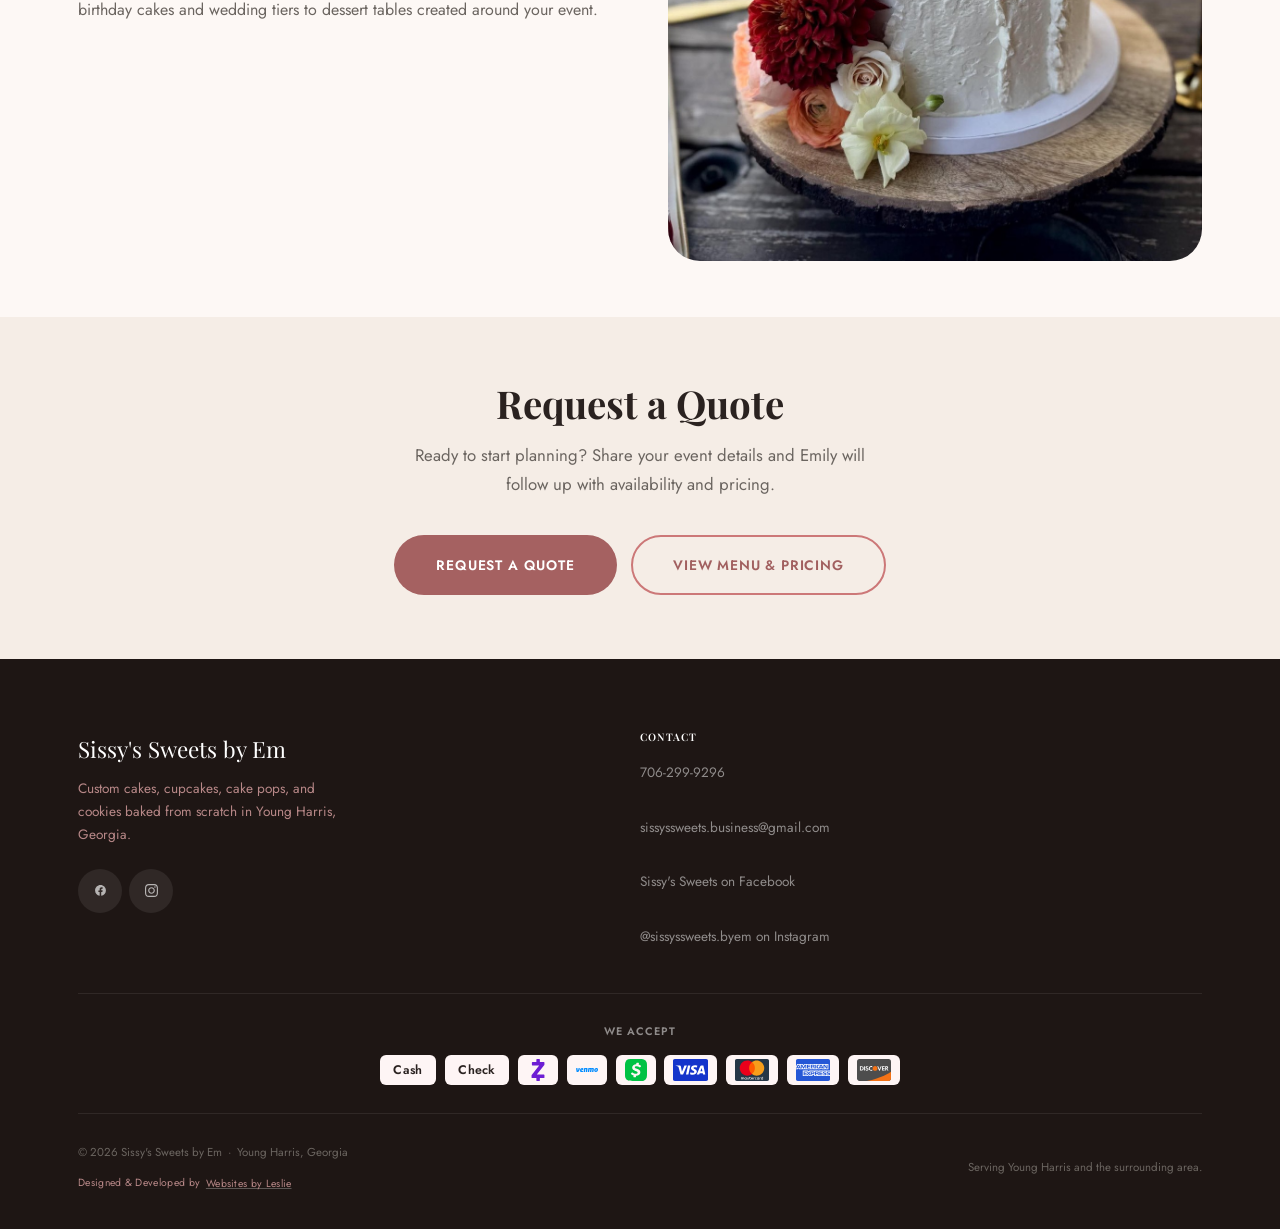
==== commit ec440f42: "Replace remaining "Inquiry" wording with "Request a Quote" sitewide Updates every customer-facing oc" ====
--- a/about.html
+++ b/about.html
@@ -72,7 +72,7 @@
     <li><a href="projects.html" class="mobile-menu__link">Portfolio</a></li>
     <li><a href="reviews.html"  class="mobile-menu__link">Reviews</a></li>
   </ul>
-  <a href="contact.html" class="btn btn--primary" style="width:100%;margin-top:1.5rem;display:flex;justify-content:center;">Request a Quote</a>
+  <a href="contact.html" class="btn btn--primary btn--sm" style="margin-top:1rem;">Request a Quote</a>
 </nav>
 
 <!-- PAGE HERO / MEET EMILY -->
@@ -138,7 +138,7 @@
     <h2>Request a Quote</h2>
     <p>Ready to start planning? Share your event details and Emily will follow up with availability and pricing.</p>
     <div class="cta-section__btns">
-      <a href="contact.html" class="btn btn--primary btn--lg">Start Your Inquiry</a>
+      <a href="contact.html" class="btn btn--primary btn--lg">Request a Quote</a>
       <a href="menus.html"   class="btn btn--secondary btn--lg">View Menu &amp; Pricing</a>
     </div>
   </div>
--- a/css/style.css
+++ b/css/style.css
@@ -224,7 +224,8 @@
 .hamburger.open span:nth-child(3) { transform: translateY(-7px) rotate(-45deg); }
 
 .mobile-menu {
-  position: fixed; top: var(--nav-h); left: 0; right: 0;
+  position: fixed; top: var(--nav-h); right: 0;
+  width: 100%; max-width: 340px;
   background: var(--cream); padding: 1.5rem 1.5rem 2rem;
   transform: translateY(-110%); opacity: 0; pointer-events: none;
   transition: all var(--ease); box-shadow: var(--shadow-lg); z-index: 99;
@@ -798,44 +799,62 @@
 }
 @keyframes formErrorIn { to { opacity: 1; transform: translateY(0); } }
 
-/* ── Form success ── */
+/* ── Form success — warm confirmation card matching the site's cards
+   (white, soft shadow, blush accent) rather than a generic green
+   success toast. ── */
 .form-success {
-  display: none; background: #F5FAF7; border: 1px solid #78C4A0;
-  padding: 2.5rem; text-align: center; margin-top: 1.5rem;
+  display: none; background: #fff; border: 1px solid var(--blush-100);
+  border-radius: var(--radius-lg); box-shadow: var(--shadow-sm);
+  padding: 2rem; text-align: center; margin-top: 1.5rem;
   opacity: 0; transform: translateY(8px); transition: opacity .35s ease, transform .35s ease;
 }
 .form-success.visible { display: block; }
 .form-success.shown    { opacity: 1; transform: translateY(0); }
-.form-success__icon { color: #3D8C65; margin-bottom: 1rem; display: flex; justify-content: center; }
-.form-success h3 { font-family: var(--font-h); color: #2A6B4A; margin-bottom: .6rem; }
-.form-success p  { color: #3D8C65; margin: 0; }
-
-/* Always-visible fallback — not gated behind a success/failure guess,
-   since a page can't actually know whether a mail app opened. */
+.form-success__icon {
+  width: 52px; height: 52px; border-radius: 50%; margin: 0 auto 1.1rem;
+  background: var(--blush-50); color: var(--blush-500);
+  display: flex; align-items: center; justify-content: center;
+}
+.form-success h3 { font-family: var(--font-h); color: var(--text); margin-bottom: .5rem; font-size: 1.2rem; }
+.form-success p  { color: var(--text-sec); margin: 0; font-size: .92rem; }
+
+/* ── Form error — shown only if the Formspree request fails; the form
+   stays visible/resubmittable. Styled as the warm counterpart to
+   .form-success rather than a jarring red alert box. ── */
+.form-error-panel {
+  display: none; background: #fff; border: 1px solid #F3D4D4;
+  border-radius: var(--radius-lg); box-shadow: var(--shadow-sm);
+  padding: 2rem; text-align: center; margin-top: 1.5rem;
+  opacity: 0; transform: translateY(8px); transition: opacity .35s ease, transform .35s ease;
+}
+.form-error-panel.visible { display: block; }
+.form-error-panel.shown    { opacity: 1; transform: translateY(0); }
+.form-error-panel__icon {
+  width: 52px; height: 52px; border-radius: 50%; margin: 0 auto 1.1rem;
+  background: #FBEAEA; color: #C96464;
+  display: flex; align-items: center; justify-content: center;
+}
+.form-error-panel h3 { font-family: var(--font-h); color: var(--text); margin-bottom: .5rem; font-size: 1.2rem; }
+.form-error-panel p  { color: var(--text-sec); margin: 0 0 1.25rem; font-size: .92rem; }
+
+/* Copyable fallback inside the error panel — not a mailto: link, just
+   the full inquiry as text plus a copy button, so it's never lost. */
 .form-fallback {
-  margin-top: 1.5rem; padding-top: 1.5rem;
-  border-top: 1px solid rgba(61,140,101,.25);
+  padding-top: 1.25rem; border-top: 1px solid var(--gray-100);
   text-align: left;
 }
-.form-fallback__label { font-size: .85rem; color: #2A6B4A; margin-bottom: .6rem; }
-.form-fallback__label a { text-decoration: underline; text-underline-offset: 2px; }
+.form-fallback__label { font-size: .82rem; color: var(--text-sec); margin-bottom: .6rem; }
 .form-fallback__text {
-  width: 100%; min-height: 110px; padding: .75rem .9rem;
-  border: 1px solid #BFE3CE; border-radius: var(--radius-md);
-  font-family: var(--font-b); font-size: .82rem; color: var(--text);
-  background: #fff; resize: vertical; margin-bottom: .75rem;
-}
-.form-fallback__text:focus-visible { border-color: #3D8C65; }
-.form-fallback.emphasize { animation: fallbackPulse 1.4s ease 2; border-radius: var(--radius-md); }
-@keyframes fallbackPulse {
-  0%, 100% { box-shadow: none; }
-  50%      { box-shadow: 0 0 0 4px rgba(61,140,101,.22); }
-}
+  width: 100%; min-height: 90px; padding: .7rem .85rem;
+  border: 1px solid var(--gray-100); border-radius: var(--radius-md);
+  font-family: var(--font-b); font-size: .8rem; color: var(--text);
+  background: var(--cream); resize: vertical; margin-bottom: .75rem;
+}
+.form-fallback__text:focus-visible { border-color: var(--blush-400); }
 @media (prefers-reduced-motion: reduce) {
-  .form-success { transition: none; }
+  .form-success, .form-error-panel { transition: none; }
   .form-input.is-invalid, .form-select.is-invalid, .form-textarea.is-invalid { animation: none; }
   .form-error { animation: none; opacity: 1; transform: none; }
-  .form-fallback.emphasize { animation: none; box-shadow: 0 0 0 2px rgba(61,140,101,.4); }
 }
 
 /* ── Responsive ── */
